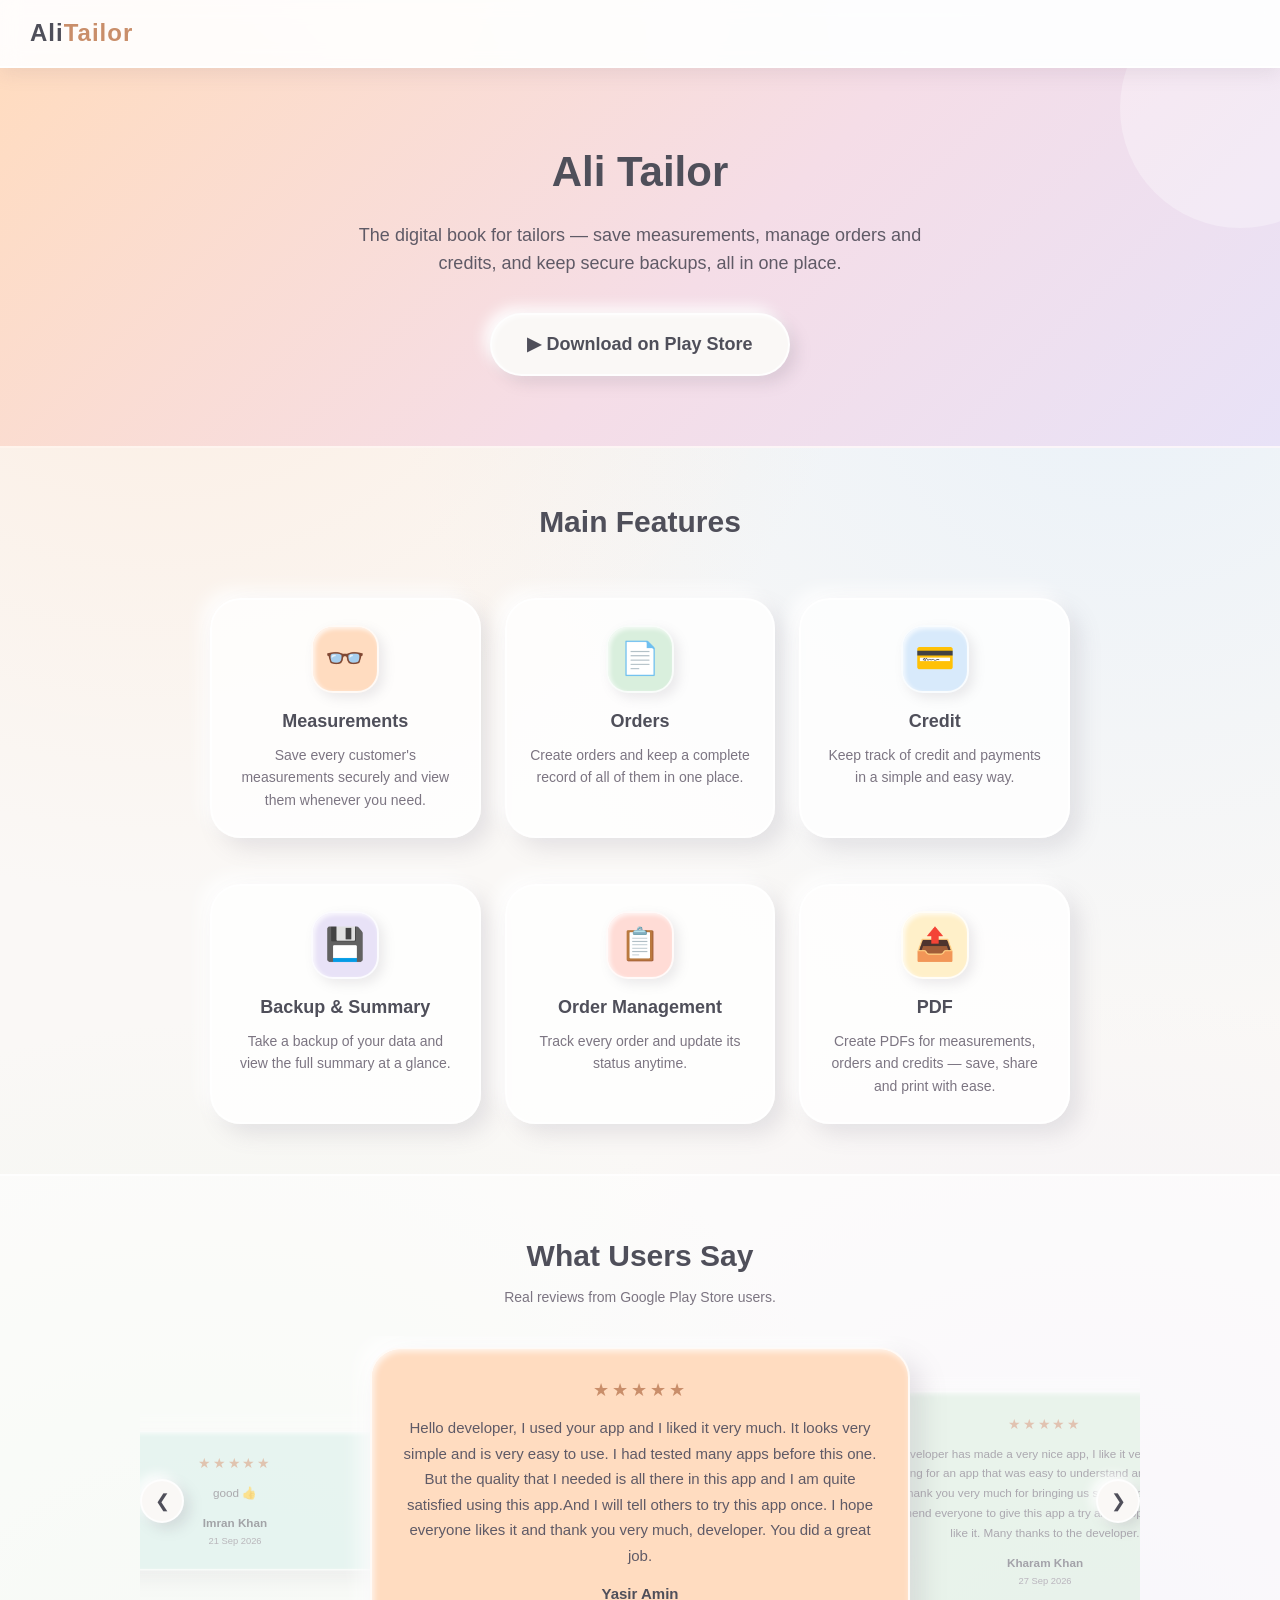
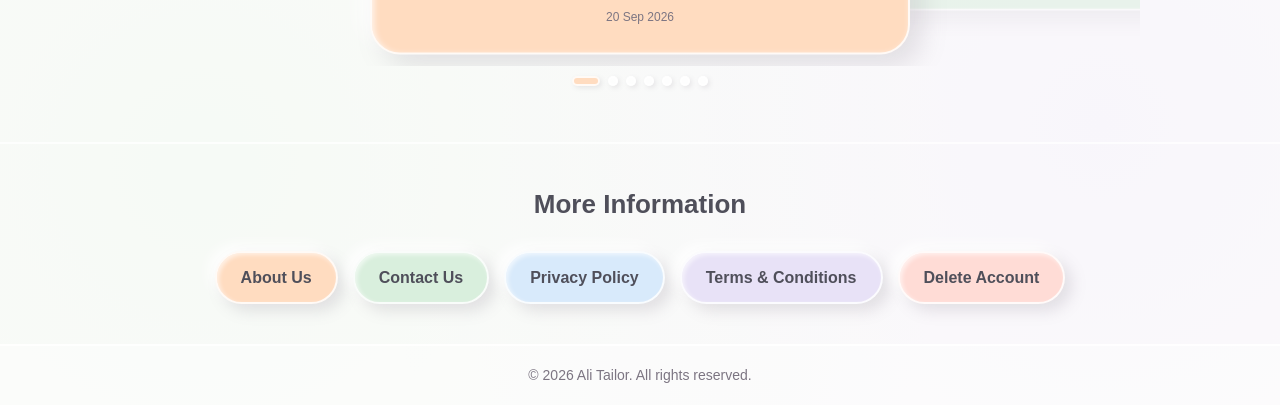
==== index.html @ 6e21bb2e "Add coverflow testimonial slider to home page" ====
<!DOCTYPE html>
<html lang="en">
<head>
    <meta charset="UTF-8">
    <meta name="viewport" content="width=device-width, initial-scale=1.0">
    <title>Ali Tailor — Digital Book for Tailors</title>
    <link rel="icon" type="image/png" href="https://alitailor.top/icon.png">
    <meta name="robots" content="index, follow">
    <link rel="canonical" href="https://alitailor.top/">
<link rel="stylesheet" href="styles.css">
</head>
<body class="page-home">
    <header class="topbar">
        <div class="logo"><a href="https://alitailor.top" style="color:inherit;text-decoration:none;">Ali<span>Tailor</span></a></div>
    </header>

    <section class="hero">
        <h1>Ali Tailor</h1>
        <p>The digital book for tailors — save measurements, manage orders and credits, and keep secure backups, all in one place.</p>
        <a class="download-btn" href="https://play.google.com/store/apps/details?id=com.ali.tailor" target="_blank">&#9654; Download on Play Store</a>
    </section>

    <section class="features">
        <h2>Main Features</h2>
        <div class="cards">
            <div class="card">
                <div class="icon">&#128083;</div>
                <h3>Measurements</h3>
                <p>Save every customer's measurements securely and view them whenever you need.</p>
            </div>
            <div class="card">
                <div class="icon">&#128196;</div>
                <h3>Orders</h3>
                <p>Create orders and keep a complete record of all of them in one place.</p>
            </div>
            <div class="card">
                <div class="icon">&#128179;</div>
                <h3>Credit</h3>
                <p>Keep track of credit and payments in a simple and easy way.</p>
            </div>
            <div class="card">
                <div class="icon">&#128190;</div>
                <h3>Backup &amp; Summary</h3>
                <p>Take a backup of your data and view the full summary at a glance.</p>
            </div>
            <div class="card">
                <div class="icon">&#128203;</div>
                <h3>Order Management</h3>
                <p>Track every order and update its status anytime.</p>
            </div>
            <div class="card">
                <div class="icon">&#128228;</div>
                <h3>PDF</h3>
                <p>Create PDFs for measurements, orders and credits — save, share and print with ease.</p>
            </div>
        </div>
    </section>

    <section class="testimonials" aria-label="User reviews">
        <h2>What Users Say</h2>
        <p class="section-sub">Real reviews from Google Play Store users.</p>

        <div class="review-stage" id="reviewStage" tabindex="0">
            <div class="review-bg" aria-hidden="true"></div>

            <button class="review-arrow review-prev" id="reviewPrev" type="button" aria-label="Previous review">&#10094;</button>

            <div class="review-track" id="reviewTrack"></div>

            <button class="review-arrow review-next" id="reviewNext" type="button" aria-label="Next review">&#10095;</button>
        </div>

        <div class="review-dots" id="reviewDots" aria-label="Choose a review"></div>
    </section>

    <section class="links-section">
        <h2>More Information</h2>
        <div class="links">
            <a href="https://alitailor.top/AboutUs.html">About Us</a>
            <a href="https://alitailor.top/ContactUs.html">Contact Us</a>
            <a href="https://alitailor.top/PrivacyPolicy.html">Privacy Policy</a>
            <a href="https://alitailor.top/Terms&amp;Condition.html">Terms &amp; Conditions</a>
            <a href="https://alitailor.top/DeleteAccount.html">Delete Account</a>
        </div>
    </section>

    <footer class="footer">
        &copy; <span id="year"></span> Ali Tailor. All rights reserved.
    </footer>

    <script src="script.js"></script>
    <script>
        document.getElementById('year').textContent = new Date().getFullYear();
    </script>
</body>
</html>
---- styles.css ----
/* ============================================================
   Ali Tailor — "Calm & Cozy" + Claymorphism theme
   Approved 24 Nov 2026. Shared by every page.
   ============================================================ */

:root {
    /* pastel palette */
    --orange: #FFDCC0;
    --green:  #D9EFDD;
    --blue:   #D8EAFB;
    --purple: #E8E2F7;
    --coral:  #FFDCD6;
    --yellow: #FFF0C9;
    --mint:   #D6EFEA;
    --pink:   #F5DDE7;
    /* neutrals */
    --cream:  #FAF8F6;
    --ink:    #4F4F5A;
    --muted:  #7C7582;
    --line:   #ECE7E2;
    --link:   #8B6B86;
}

* { margin: 0; padding: 0; box-sizing: border-box; }
html { scroll-behavior: smooth; }

body {
    font-family: 'Segoe UI', Tahoma, Geneva, Verdana, sans-serif;
    color: var(--ink);
    line-height: 1.6;
    min-height: 100vh;
    background:
        radial-gradient(circle at 12% 8%,  rgba(255,220,192,.42), transparent 34%),
        radial-gradient(circle at 88% 16%, rgba(216,234,251,.48), transparent 36%),
        radial-gradient(circle at 16% 88%, rgba(217,239,221,.42), transparent 36%),
        radial-gradient(circle at 86% 86%, rgba(232,226,247,.50), transparent 36%),
        var(--cream);
}

/* ---------- the clay recipe ---------- */
.clay {
    background: var(--cream);
    border: 2px solid rgba(255,255,255,.78);
    border-radius: 30px;
    box-shadow:
        10px 10px 22px rgba(120,110,130,.16),
        -9px -9px 20px rgba(255,255,255,.95),
        inset 2px 2px 5px rgba(255,255,255,.70),
        inset -4px -4px 10px rgba(120,110,130,.07);
}

/* no blue tap/focus ring anywhere — soft neutral keyboard ring only */
a:focus, button:focus { outline: none; -webkit-tap-highlight-color: transparent; }
a:focus-visible, button:focus-visible {
    outline: 2px solid rgba(120,110,130,.35);
    outline-offset: 4px;
}

/* ============================================================
   Document pages (About, Contact, Privacy, Terms, Delete)
   ============================================================ */
.page-doc { padding: 24px 16px; }
.page-wrap { max-width: 780px; margin: 0 auto; }

.header-banner {
    position: relative;
    overflow: hidden;
    text-align: center;
    padding: 38px 30px;
    color: var(--ink);
    border: 2px solid rgba(255,255,255,.85);
    border-radius: 30px;
    background: linear-gradient(135deg, var(--orange) 0%, var(--pink) 55%, var(--purple) 100%);
    box-shadow:
        10px 10px 22px rgba(120,110,130,.16),
        -9px -9px 20px rgba(255,255,255,.95),
        inset 2px 2px 6px rgba(255,255,255,.70);
}
.header-banner::before,
.header-banner::after {
    content: "";
    position: absolute;
    border-radius: 50%;
    background: rgba(255,255,255,.35);
}
.header-banner::before { top: -60px; right: -60px; width: 180px; height: 180px; }
.header-banner::after  { bottom: -45px; left: -45px; width: 130px; height: 130px; }

.badge-icon {
    width: 62px; height: 62px;
    margin: 0 auto 16px;
    display: flex; align-items: center; justify-content: center;
    font-size: 30px;
    border: 2px solid rgba(255,255,255,.85);
    border-radius: 20px;
    background: rgba(255,255,255,.62);
    box-shadow: 5px 5px 12px rgba(120,110,130,.14), inset 2px 2px 4px rgba(255,255,255,.8);
}
.header-banner h1 { font-size: 26px; font-weight: 700; letter-spacing: .3px; margin-bottom: 8px; }
.header-banner .subtitle,
.header-banner .effective-date { font-size: 14px; color: #625C69; }

.dates { display: flex; justify-content: center; gap: 10px; flex-wrap: wrap; margin-top: 16px; }
.date-chip, .effective-date {
    display: inline-block;
    padding: 7px 16px;
    border-radius: 999px;
    font-size: 13px; font-weight: 500;
    background: rgba(255,255,255,.62);
    border: 2px solid rgba(255,255,255,.8);
    box-shadow: 4px 4px 10px rgba(120,110,130,.12);
}
.header-banner .effective-date { margin-top: 16px; }

.card {
    margin-top: 22px;
    padding: 26px 28px;
    background: rgba(255,255,255,.74);
    border: 2px solid rgba(255,255,255,.85);
    border-radius: 30px;
    box-shadow:
        10px 10px 22px rgba(120,110,130,.16),
        -8px -8px 18px rgba(255,255,255,.9),
        inset 2px 2px 5px rgba(255,255,255,.7);
}

.intro { font-size: 15.5px; line-height: 1.75; color: #5F5A66; }
.intro strong { color: var(--link); font-weight: 600; }

.section { display: flex; gap: 16px; margin-top: 30px; }
.section:first-of-type { margin-top: 26px; }

.num-badge {
    flex-shrink: 0;
    width: 40px; height: 40px;
    border-radius: 14px;
    display: flex; align-items: center; justify-content: center;
    font-size: 16px; font-weight: 700; color: var(--ink);
    background: var(--orange);
    border: 2px solid rgba(255,255,255,.8);
    box-shadow: 4px 4px 10px rgba(120,110,130,.14), inset 2px 2px 4px rgba(255,255,255,.7);
    margin-top: 2px;
}
.section:nth-of-type(3n+2) .num-badge { background: var(--green); }
.section:nth-of-type(3n+3) .num-badge { background: var(--blue); }
.section:nth-of-type(4n)   .num-badge { background: var(--purple); }

.section-body { flex: 1; }
.section-body h2 { font-size: 18px; font-weight: 700; color: var(--ink); margin-bottom: 10px; }
.section-body p  { font-size: 15px; line-height: 1.75; color: #5F5A66; margin-bottom: 10px; }
.section-body p:last-child { margin-bottom: 0; }

ul.clean-list { list-style: none; margin: 6px 0 4px; }
ul.clean-list li {
    position: relative;
    padding-left: 26px;
    margin-bottom: 8px;
    font-size: 15px; line-height: 1.65; color: #5F5A66;
}
ul.clean-list li::before {
    content: "✓";
    position: absolute; left: 0; top: 0;
    color: #6E9C7F; font-weight: 700; font-size: 14px;
}
ul.clean-list li.sub-list { margin-top: 2px; }
ul.nested { list-style: none; margin-top: 2px; }
ul.nested li { padding-left: 26px; font-size: 14.5px; }
ul.nested li::before { content: "•"; left: 12px; color: #9A8FA8; font-size: 16px; }

.note-box, .contact-box {
    border-left: 4px solid #A9CFB4;
    border-radius: 20px;
    padding: 16px 18px;
    margin: 14px 0 12px;
    background: linear-gradient(135deg, var(--mint), var(--blue));
    border: 2px solid rgba(255,255,255,.7);
    box-shadow: inset 3px 3px 8px rgba(255,255,255,.7);
}
.note-box .note-title { font-size: 14.5px; font-weight: 700; color: var(--ink); margin-bottom: 8px; }
.note-box p, .contact-box p { color: #5F5A66; }
.contact-box { text-align: center; margin: 22px 0 4px; }
.contact-box .label {
    font-size: 13px; color: var(--muted);
    text-transform: uppercase; letter-spacing: 1px; margin-bottom: 6px;
}
.contact-box a { color: var(--link); font-size: 18px; font-weight: 700; text-decoration: none; word-break: break-all; }
.contact-box a:hover { text-decoration: underline; }

.include-exclude { display: grid; grid-template-columns: 1fr 1fr; gap: 14px; margin-top: 12px; }
.data-col {
    padding: 14px 16px;
    border: 2px solid rgba(255,255,255,.85);
    border-radius: 20px;
    background: rgba(255,255,255,.62);
    box-shadow: 5px 5px 12px rgba(120,110,130,.12), inset 2px 2px 4px rgba(255,255,255,.8);
}
.data-col h4 { font-size: 14px; font-weight: 700; margin-bottom: 8px; display: flex; align-items: center; gap: 6px; }
.data-col.included h4 { color: #4F8062; }
.data-col.excluded h4 { color: #B47572; }
ul.mini-list { list-style: none; }
ul.mini-list li {
    position: relative; padding-left: 20px; margin-bottom: 6px;
    font-size: 14px; color: #5F5A66; line-height: 1.55;
}
ul.mini-list li::before {
    content: ""; position: absolute; left: 0; top: 8px;
    width: 8px; height: 8px; border-radius: 50%; background: currentColor;
}

.info-row { display: flex; gap: 14px; margin-bottom: 16px; }
.info-row:last-child { margin-bottom: 0; }
.info-icon {
    flex-shrink: 0; width: 38px; height: 38px;
    display: flex; align-items: center; justify-content: center;
    font-size: 16px;
    border-radius: 14px;
    background: var(--yellow);
    border: 2px solid rgba(255,255,255,.8);
    box-shadow: 4px 4px 10px rgba(120,110,130,.14);
}
.info-text { flex: 1; font-size: 15px; line-height: 1.7; color: #5F5A66; }
.info-text strong { color: var(--ink); }

a.link { color: var(--link); font-weight: 700; text-decoration: none; word-break: break-all; }
a.link:hover { text-decoration: underline; }

/* ---------- clay buttons + press animation ---------- */
.button-group { display: flex; gap: 12px; justify-content: center; margin: 26px 0 4px; flex-wrap: wrap; }
.btn-secondary, .contact-card a, .download-btn, .links-section .links a {
    outline: none;
    -webkit-tap-highlight-color: transparent;
    transition: transform .12s ease, box-shadow .12s ease, background .2s ease;
    box-shadow:
        7px 7px 15px rgba(120,110,130,.18),
        -6px -6px 14px rgba(255,255,255,.95),
        inset 2px 2px 4px rgba(255,255,255,.6);
}
.btn-secondary:active, .contact-card a:active, .download-btn:active, .links-section .links a:active {
    transform: translateY(5px) scale(.98);
    box-shadow:
        2px 2px 5px rgba(120,110,130,.16),
        inset 5px 5px 11px rgba(120,110,130,.18),
        inset -4px -4px 9px rgba(255,255,255,.85);
}
.btn-secondary {
    flex: 1; min-width: 160px;
    padding: 13px 18px;
    text-align: center; text-decoration: none;
    font-weight: 600; font-size: 14px; color: var(--ink);
    background: var(--cream);
    border: 2px solid rgba(255,255,255,.85);
    border-radius: 999px;
}
.btn-secondary:hover { background: var(--green); }

.contact-card {
    margin-top: 22px; padding: 24px 28px;
    text-align: center; color: var(--ink);
    border: 2px solid rgba(255,255,255,.85);
    border-radius: 30px;
    background: linear-gradient(135deg, var(--blue), var(--purple));
    box-shadow: 10px 10px 22px rgba(120,110,130,.16), inset 2px 2px 6px rgba(255,255,255,.7);
}
.contact-card p { font-size: 15px; margin-bottom: 6px; color: #625C69; }
.contact-card h3 { font-size: 19px; font-weight: 700; margin-bottom: 10px; }
.contact-card a {
    display: inline-block; margin-top: 8px;
    padding: 10px 22px;
    background: var(--cream); color: var(--ink);
    border: 2px solid rgba(255,255,255,.85);
    border-radius: 999px;
    font-weight: 700; font-size: 15px; text-decoration: none;
}

/* ============================================================
   Home page
   ============================================================ */
.page-home .topbar {
    position: sticky; top: 0; z-index: 100;
    display: flex; align-items: center; justify-content: space-between;
    padding: 14px 30px;
    background: rgba(255,255,255,.82);
    -webkit-backdrop-filter: blur(10px); backdrop-filter: blur(10px);
    border-bottom: 2px solid rgba(255,255,255,.9);
    box-shadow: 0 6px 18px rgba(120,110,130,.12);
}
.page-home .logo { font-size: 24px; font-weight: 700; letter-spacing: 1px; }
.page-home .logo a { color: var(--ink); text-decoration: none; }
.page-home .logo span { color: #C98E6A; }

.page-home .hero {
    position: relative; overflow: hidden;
    text-align: center; padding: 70px 20px;
    border-bottom: 2px solid rgba(255,255,255,.7);
    background: linear-gradient(135deg, var(--orange), var(--pink) 55%, var(--purple));
}
.page-home .hero::before {
    content: ""; position: absolute;
    top: -80px; right: -80px; width: 240px; height: 240px;
    border-radius: 50%; background: rgba(255,255,255,.3);
}
.page-home .hero h1 { font-size: 42px; margin-bottom: 15px; }
.page-home .hero p { font-size: 18px; max-width: 600px; margin: 0 auto 35px; color: #5F5A66; }
.download-btn {
    display: inline-block;
    padding: 15px 35px;
    background: var(--cream); color: var(--ink);
    border: 2px solid rgba(255,255,255,.9);
    border-radius: 999px;
    font-size: 18px; font-weight: 700; text-decoration: none;
}
.download-btn:hover { background: var(--orange); }

.page-home .features { max-width: 900px; margin: 50px auto; padding: 0 20px; }
.page-home .features h2 { text-align: center; font-size: 30px; margin-bottom: 30px; }
.cards { display: grid; grid-template-columns: repeat(auto-fit, minmax(240px,1fr)); gap: 24px; }
.page-home .card {
    padding: 25px 20px; text-align: center;
    background: rgba(255,255,255,.76);
    border: 2px solid rgba(255,255,255,.85);
    border-radius: 30px;
    box-shadow: 10px 10px 22px rgba(120,110,130,.16), -8px -8px 18px rgba(255,255,255,.9);
    transition: transform .2s ease, box-shadow .2s ease;
}
.page-home .card:hover { transform: translateY(-4px); }
.page-home .card .icon {
    width: 68px; height: 68px; margin: 0 auto 14px;
    display: flex; align-items: center; justify-content: center;
    font-size: 32px;
    border-radius: 22px;
    border: 2px solid rgba(255,255,255,.85);
    box-shadow: 5px 5px 12px rgba(120,110,130,.14), inset 2px 2px 4px rgba(255,255,255,.75);
    background: var(--orange);
}
.page-home .card:nth-child(2) .icon { background: var(--green); }
.page-home .card:nth-child(3) .icon { background: var(--blue); }
.page-home .card:nth-child(4) .icon { background: var(--purple); }
.page-home .card:nth-child(5) .icon { background: var(--coral); }
.page-home .card:nth-child(6) .icon { background: var(--yellow); }
.page-home .card h3 { font-size: 18px; margin-bottom: 8px; }
.page-home .card p { font-size: 14px; color: var(--muted); }

.links-section {
    text-align: center; padding: 40px 20px;
    background: rgba(255,255,255,.55);
    border-top: 2px solid rgba(255,255,255,.8);
}
.links-section h2 { font-size: 26px; margin-bottom: 25px; }
.links-section .links { display: flex; flex-wrap: wrap; justify-content: center; gap: 15px; }
.links-section .links a {
    padding: 12px 24px;
    color: var(--ink); font-weight: 600; text-decoration: none;
    background: var(--cream);
    border: 2px solid rgba(255,255,255,.85);
    border-radius: 999px;
}
.links-section .links a:nth-child(1) { background: var(--orange); }
.links-section .links a:nth-child(2) { background: var(--green); }
.links-section .links a:nth-child(3) { background: var(--blue); }
.links-section .links a:nth-child(4) { background: var(--purple); }
.links-section .links a:nth-child(5) { background: var(--coral); }
.links-section .links a:hover { background: var(--pink); }

.page-home .footer {
    text-align: center; padding: 18px 20px;
    font-size: 14px; color: var(--muted);
    background: rgba(255,255,255,.7);
    border-top: 2px solid rgba(255,255,255,.9);
}

/* ---------- responsive ---------- */
@media (max-width: 600px) {
    .page-home .hero h1 { font-size: 30px; }
    .page-home .hero { padding: 50px 18px; }
    .page-home .topbar { flex-direction: column; gap: 6px; text-align: center; }
    .page-doc { padding: 18px 12px; }
    .header-banner { padding: 30px 20px; }
    .card { padding: 20px 18px; }
    .include-exclude { grid-template-columns: 1fr; }
}

/* ============================================================
   Testimonials — coverflow review slider
   ============================================================ */
.testimonials {
    text-align: center;
    padding: 56px 20px;
    background: rgba(255,255,255,.48);
    border-top: 2px solid rgba(255,255,255,.85);
}
.testimonials h2 { font-size: 30px; margin-bottom: 6px; }
.testimonials .section-sub { font-size: 14px; color: var(--muted); margin-bottom: 28px; }

.review-stage {
    position: relative;
    max-width: 1000px;
    height: 330px;
    margin: 0 auto;
    overflow: hidden;
}

/* faint, blurred stack behind the centre card */
.review-bg { position: absolute; inset: 0; pointer-events: none; }
.review-bg::before, .review-bg::after {
    content: "";
    position: absolute;
    left: 50%; top: 50%;
    width: min(520px, 78vw); height: 185px;
    border-radius: 28px;
    filter: blur(12px);
}
.review-bg::before {
    transform: translate(-50%, -52%) scale(.98);
    background: rgba(216,234,251,.42);
}
.review-bg::after {
    transform: translate(-50%, -45%) scale(.88) rotate(-3deg);
    background: rgba(232,226,247,.42);
}

.review-track { position: absolute; inset: 0; }

.review-card {
    position: absolute;
    left: 50%; top: 50%;
    width: min(540px, 82vw);
    padding: 26px 30px;
    text-align: center;
    cursor: pointer;
    background: var(--card-color, var(--cream));
    border: 2px solid rgba(255,255,255,.85);
    border-radius: 30px;
    box-shadow:
        12px 12px 26px rgba(120,110,130,.18),
        -9px -9px 20px rgba(255,255,255,.95),
        inset 2px 2px 6px rgba(255,255,255,.75);
    transition: transform .45s cubic-bezier(.22,.61,.36,1), opacity .45s ease, filter .45s ease;
}
.review-card.is-center {
    transform: translate(-50%, -50%) scale(1);
    opacity: 1; filter: none; z-index: 30;
}
.review-card.is-left {
    transform: translate(-125%, -50%) scale(.78);
    opacity: .5; filter: blur(1px); z-index: 20;
}
.review-card.is-right {
    transform: translate(25%, -50%) scale(.78);
    opacity: .5; filter: blur(1px); z-index: 20;
}
.review-card.is-far-left {
    transform: translate(-175%, -50%) scale(.58);
    opacity: .22; filter: blur(2px); z-index: 10;
}
.review-card.is-far-right {
    transform: translate(75%, -50%) scale(.58);
    opacity: .22; filter: blur(2px); z-index: 10;
}
.review-card.is-bg {
    transform: translate(-50%, -47%) scale(.9);
    opacity: .12; filter: blur(3px); z-index: 1;
}

.review-stars {
    color: #C98E6A;
    font-size: 18px;
    letter-spacing: 3px;
    margin-bottom: 10px;
}
.review-text { font-size: 15px; line-height: 1.7; color: #5F5A66; }
.review-meta { margin-top: 14px; display: flex; flex-direction: column; gap: 2px; }
.review-meta strong { font-size: 15px; color: var(--ink); }
.review-meta span { font-size: 12px; color: var(--muted); }

.review-arrow {
    position: absolute; top: 50%;
    transform: translateY(-50%);
    z-index: 40;
    width: 44px; height: 44px;
    border: 2px solid rgba(255,255,255,.85);
    border-radius: 999px;
    background: var(--cream);
    color: var(--ink);
    font-size: 18px;
    cursor: pointer;
    outline: none;
    -webkit-tap-highlight-color: transparent;
    box-shadow: 6px 6px 14px rgba(120,110,130,.18), -5px -5px 12px rgba(255,255,255,.95);
    transition: transform .12s ease, box-shadow .12s ease, background .2s ease;
}
.review-arrow:hover { background: var(--orange); }
.review-arrow:active {
    transform: translateY(calc(-50% + 4px)) scale(.96);
    box-shadow: inset 4px 4px 9px rgba(120,110,130,.18), inset -3px -3px 7px rgba(255,255,255,.85);
}
.review-prev { left: 0; }
.review-next { right: 0; }

.review-dots { display: flex; justify-content: center; gap: 8px; margin-top: 10px; }
.review-dot {
    width: 10px; height: 10px;
    padding: 0;
    border: 2px solid rgba(255,255,255,.85);
    border-radius: 999px;
    background: rgba(255,255,255,.75);
    cursor: pointer;
    box-shadow: 2px 2px 5px rgba(120,110,130,.14);
    transition: width .2s ease, background .2s ease;
}
.review-dot.is-active { width: 28px; background: var(--orange); }

@media (max-width: 600px) {
    .review-stage { height: 370px; }
    .review-card { padding: 22px 18px; }
    .review-text { font-size: 14px; }
    .review-arrow { width: 38px; height: 38px; }
    .review-prev { left: -4px; }
    .review-next { right: -4px; }
}

@media (prefers-reduced-motion: reduce) {
    .review-card { transition: none; }
}
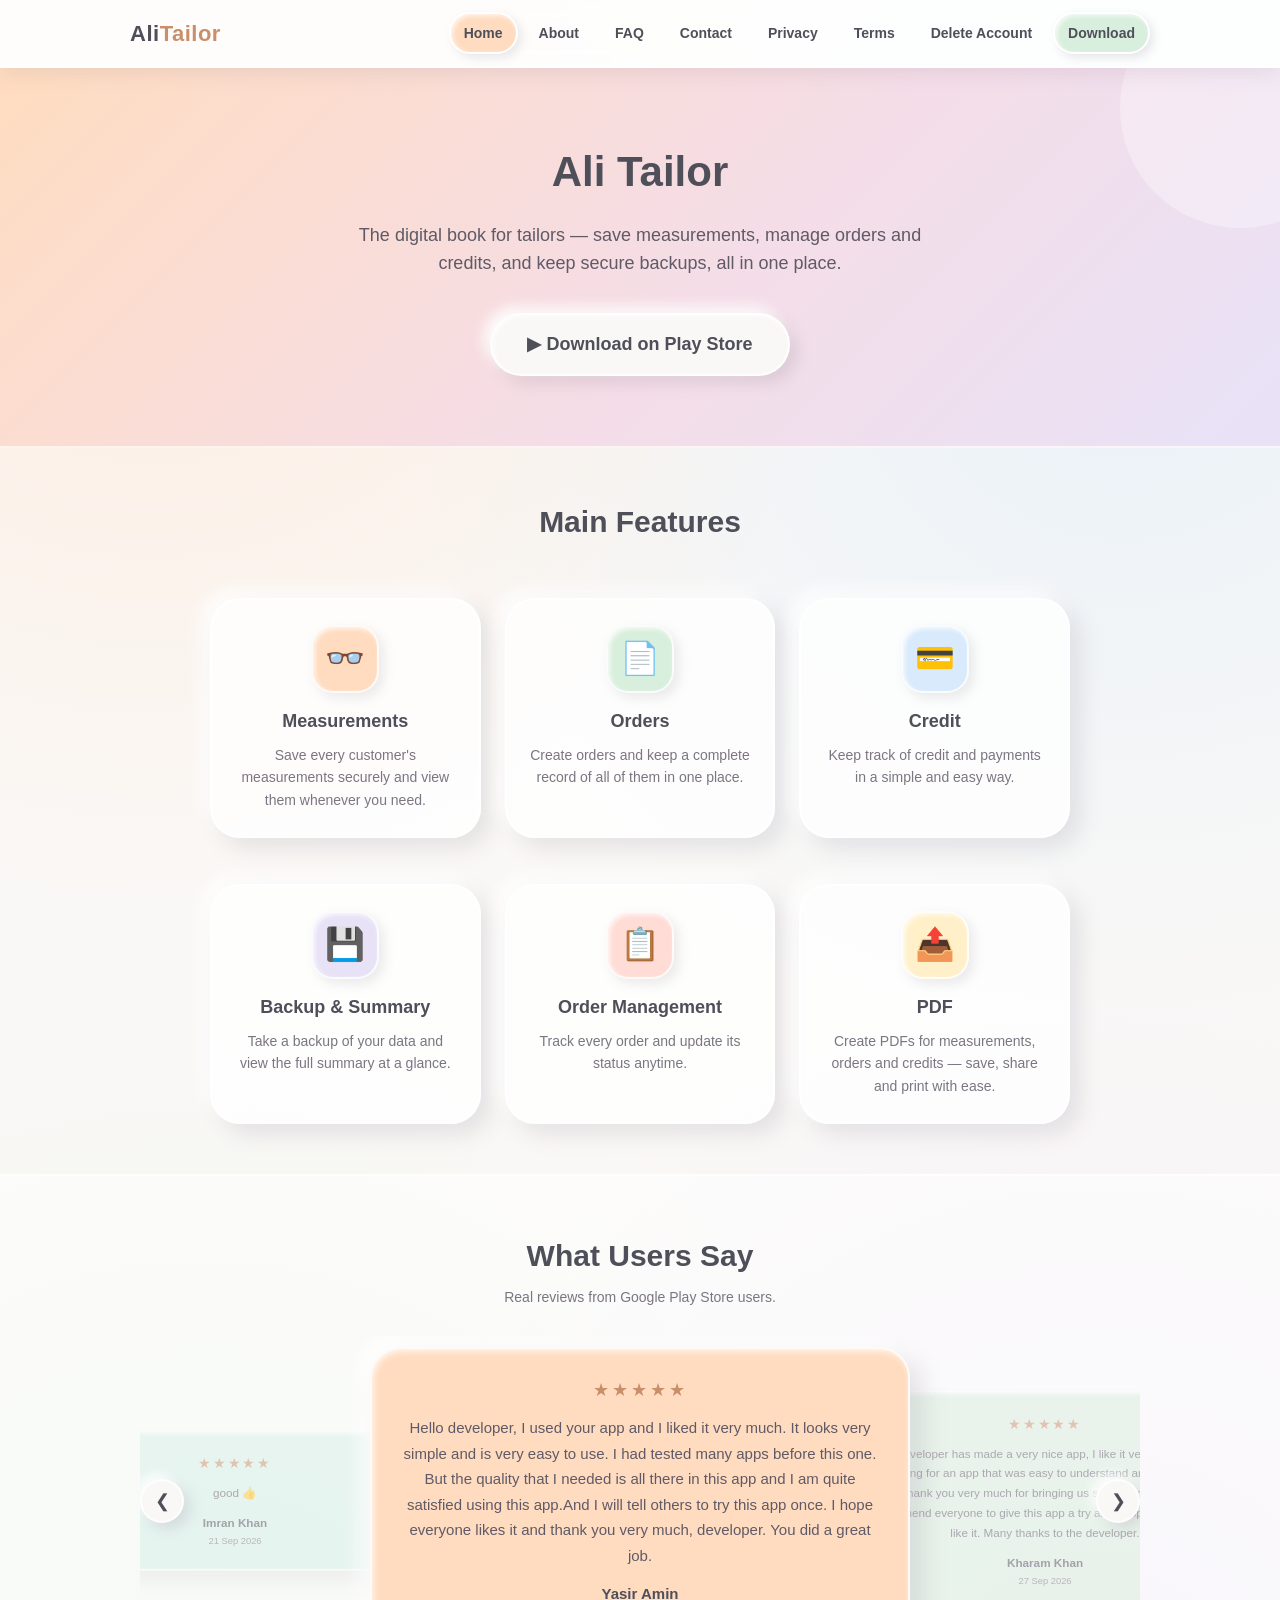
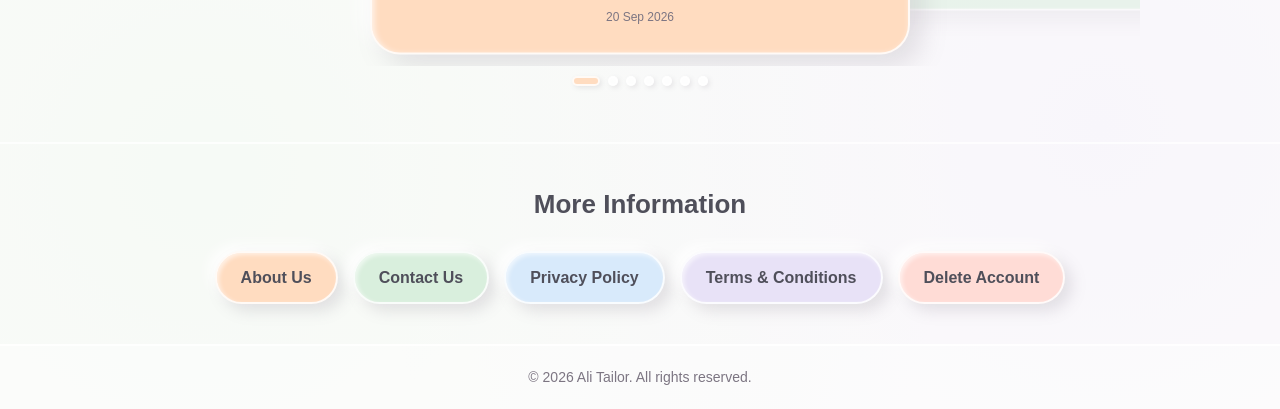
==== commit 234a488d: "Add FAQ page, shared navigation, sticky CTA, back-to-top and SEO metadata" ====
--- a/index.html
+++ b/index.html
@@ -8,11 +8,37 @@
     <meta name="robots" content="index, follow">
     <link rel="canonical" href="https://alitailor.top/">
 <link rel="stylesheet" href="styles.css">
+    <meta property="og:type" content="website">
+    <meta property="og:site_name" content="Ali Tailor">
+    <meta property="og:title" content="Ali Tailor — Digital Book for Tailors">
+    <meta property="og:description" content="Save measurements, manage orders and credits, and keep secure backups — all in one simple app for tailors.">
+    <meta property="og:url" content="https://alitailor.top/">
+    <meta property="og:image" content="https://alitailor.top/icon.png">
+    <meta name="twitter:card" content="summary_large_image">
+    <meta name="twitter:title" content="Ali Tailor — Digital Book for Tailors">
+    <meta name="twitter:description" content="Save measurements, manage orders and credits, and keep secure backups — all in one simple app for tailors.">
+    <script type="application/ld+json">{"@context": "https://schema.org", "@type": "SoftwareApplication", "name": "Ali Tailor", "applicationCategory": "BusinessApplication", "operatingSystem": "Android", "description": "Digital book for tailors — measurements, orders, credits, backups and PDFs.", "url": "https://play.google.com/store/apps/details?id=com.ali.tailor", "offers": {"@type": "Offer", "price": "0", "priceCurrency": "USD"}}</script>
 </head>
 <body class="page-home">
-    <header class="topbar">
-        <div class="logo"><a href="https://alitailor.top" style="color:inherit;text-decoration:none;">Ali<span>Tailor</span></a></div>
-    </header>
+<header class="site-header">
+    <div class="nav-wrap">
+        <a class="brand" href="https://alitailor.top/">Ali<span>Tailor</span></a>
+        <button class="nav-toggle" id="navToggle" type="button" aria-label="Open menu" aria-expanded="false" aria-controls="siteNav">
+            <span></span><span></span><span></span>
+        </button>
+        <nav class="site-nav" id="siteNav" aria-label="Main navigation">
+            <a href="https://alitailor.top/">Home</a>
+            <a href="https://alitailor.top/AboutUs.html">About</a>
+            <a href="https://alitailor.top/FAQ.html">FAQ</a>
+            <a href="https://alitailor.top/ContactUs.html">Contact</a>
+            <a href="https://alitailor.top/PrivacyPolicy.html">Privacy</a>
+            <a href="https://alitailor.top/Terms&amp;Condition.html">Terms</a>
+            <a href="https://alitailor.top/DeleteAccount.html">Delete Account</a>
+            <a class="nav-download" href="https://play.google.com/store/apps/details?id=com.ali.tailor" target="_blank" rel="noopener">Download</a>
+        </nav>
+    </div>
+</header>
+
 
     <section class="hero">
         <h1>Ali Tailor</h1>
@@ -84,13 +110,9 @@
         </div>
     </section>
 
-    <footer class="footer">
-        &copy; <span id="year"></span> Ali Tailor. All rights reserved.
-    </footer>
-
-    <script src="script.js"></script>
-    <script>
-        document.getElementById('year').textContent = new Date().getFullYear();
-    </script>
+    <a class="sticky-cta" href="https://play.google.com/store/apps/details?id=com.ali.tailor" target="_blank" rel="noopener">&#9654; Download</a>
+<button class="back-to-top" id="backToTop" type="button" aria-label="Back to top">&#8593;</button>
+<footer class="site-footer">&copy; <span class="year"></span> Ali Tailor. All rights reserved.</footer>
+<script src="script.js"></script>
 </body>
 </html>
--- a/styles.css
+++ b/styles.css
@@ -521,3 +521,129 @@
 @media (prefers-reduced-motion: reduce) {
     .review-card { transition: none; }
 }
+
+/* ============================================================
+   Site-wide navigation, footer, sticky CTA, back-to-top
+   ============================================================ */
+.site-header {
+    position: sticky; top: 0; z-index: 100;
+    background: rgba(255,255,255,.85);
+    -webkit-backdrop-filter: blur(10px); backdrop-filter: blur(10px);
+    border-bottom: 2px solid rgba(255,255,255,.9);
+    box-shadow: 0 6px 18px rgba(120,110,130,.12);
+}
+.nav-wrap {
+    position: relative;
+    max-width: 1060px; margin: 0 auto;
+    padding: 12px 20px;
+    display: flex; align-items: center; justify-content: space-between; gap: 14px;
+}
+.brand { font-size: 22px; font-weight: 700; letter-spacing: .5px; color: var(--ink); text-decoration: none; white-space: nowrap; }
+.brand span { color: #C98E6A; }
+
+.site-nav { display: flex; align-items: center; gap: 6px; flex-wrap: wrap; }
+.site-nav a {
+    padding: 8px 13px;
+    font-size: 14px; font-weight: 600; color: var(--ink); text-decoration: none;
+    border: 2px solid transparent; border-radius: 999px;
+    outline: none; -webkit-tap-highlight-color: transparent;
+    transition: background .2s ease, box-shadow .2s ease, transform .12s ease;
+}
+.site-nav a:hover { background: rgba(255,255,255,.75); border-color: #fff; box-shadow: 3px 3px 8px rgba(120,110,130,.14); }
+.site-nav a:active { transform: translateY(3px) scale(.98); box-shadow: inset 4px 4px 9px rgba(120,110,130,.18); }
+.site-nav a.is-active {
+    background: var(--orange); border-color: #fff;
+    box-shadow: 4px 4px 10px rgba(120,110,130,.16), inset 2px 2px 4px rgba(255,255,255,.7);
+}
+.site-nav a.nav-download {
+    background: var(--green); border-color: #fff;
+    box-shadow: 4px 4px 10px rgba(120,110,130,.16), inset 2px 2px 4px rgba(255,255,255,.7);
+}
+.site-nav a:focus-visible { outline: 2px solid rgba(120,110,130,.35); outline-offset: 3px; }
+
+.nav-toggle {
+    display: none;
+    width: 44px; height: 44px;
+    flex-direction: column; align-items: center; justify-content: center; gap: 5px;
+    border: 2px solid rgba(255,255,255,.85); border-radius: 16px;
+    background: var(--cream); cursor: pointer;
+    outline: none; -webkit-tap-highlight-color: transparent;
+    box-shadow: 5px 5px 12px rgba(120,110,130,.14);
+}
+.nav-toggle span { display: block; width: 20px; height: 2px; border-radius: 2px; background: var(--ink); }
+.nav-toggle:active { transform: translateY(3px) scale(.97); box-shadow: inset 4px 4px 8px rgba(120,110,130,.18); }
+.nav-toggle:focus-visible { outline: 2px solid rgba(120,110,130,.35); outline-offset: 3px; }
+
+@media (max-width: 900px) {
+    .nav-wrap { flex-wrap: wrap; }
+    .nav-toggle { display: flex; }
+    .site-nav {
+        display: none;
+        position: absolute; top: 100%; left: 0; right: 0;
+        flex-direction: column; align-items: stretch; gap: 6px;
+        padding: 16px;
+        background: rgba(255,255,255,.96);
+        border: 2px solid #fff; border-radius: 24px;
+        box-shadow: 10px 10px 24px rgba(120,110,130,.18);
+        -webkit-backdrop-filter: blur(10px); backdrop-filter: blur(10px);
+    }
+    .site-nav.is-open { display: flex; }
+    .site-nav a { text-align: center; }
+}
+
+.site-footer {
+    text-align: center; padding: 20px;
+    font-size: 14px; color: var(--muted);
+    background: rgba(255,255,255,.7);
+    border-top: 2px solid rgba(255,255,255,.9);
+}
+
+.sticky-cta {
+    display: none;
+    position: fixed; right: 16px; bottom: 16px; z-index: 90;
+    padding: 12px 20px;
+    font-size: 14px; font-weight: 700; color: var(--ink); text-decoration: none;
+    background: var(--orange); border: 2px solid rgba(255,255,255,.9); border-radius: 999px;
+    box-shadow: 7px 7px 15px rgba(120,110,130,.2);
+    outline: none; -webkit-tap-highlight-color: transparent;
+}
+.sticky-cta:active { transform: translateY(4px) scale(.98); box-shadow: inset 4px 4px 9px rgba(120,110,130,.18); }
+
+.back-to-top {
+    display: none;
+    position: fixed; left: 16px; bottom: 16px; z-index: 90;
+    width: 44px; height: 44px;
+    font-size: 18px; color: var(--ink);
+    background: var(--cream); border: 2px solid rgba(255,255,255,.9); border-radius: 999px;
+    cursor: pointer; outline: none; -webkit-tap-highlight-color: transparent;
+    box-shadow: 6px 6px 14px rgba(120,110,130,.18);
+    transition: opacity .2s ease, transform .12s ease;
+}
+.back-to-top.is-visible { display: block; }
+.back-to-top:active { transform: translateY(3px) scale(.96); box-shadow: inset 4px 4px 8px rgba(120,110,130,.18); }
+@media (max-width: 600px) { .sticky-cta { display: inline-block; } }
+
+/* ============================================================
+   FAQ accordion
+   ============================================================ */
+.faq-list { display: flex; flex-direction: column; gap: 12px; margin-top: 22px; text-align: left; }
+.faq-item {
+    border: 2px solid rgba(255,255,255,.85); border-radius: 22px;
+    background: rgba(255,255,255,.6);
+    box-shadow: 5px 5px 12px rgba(120,110,130,.12), inset 2px 2px 4px rgba(255,255,255,.8);
+    overflow: hidden;
+}
+.faq-item:nth-child(3n+2) { background: rgba(216,234,251,.45); }
+.faq-item:nth-child(3n+3) { background: rgba(217,239,221,.45); }
+.faq-item summary {
+    padding: 16px 20px;
+    font-size: 15px; font-weight: 700; color: var(--ink);
+    cursor: pointer; list-style: none;
+    outline: none; -webkit-tap-highlight-color: transparent;
+}
+.faq-item summary::-webkit-details-marker { display: none; }
+.faq-item summary::after { content: "+"; float: right; font-size: 18px; color: #9A8FA8; }
+.faq-item[open] summary::after { content: "−"; }
+.faq-item summary:focus-visible { outline: 2px solid rgba(120,110,130,.35); outline-offset: -4px; border-radius: 20px; }
+.faq-answer { padding: 0 20px 18px; }
+.faq-answer p { font-size: 15px; line-height: 1.7; color: #5F5A66; }
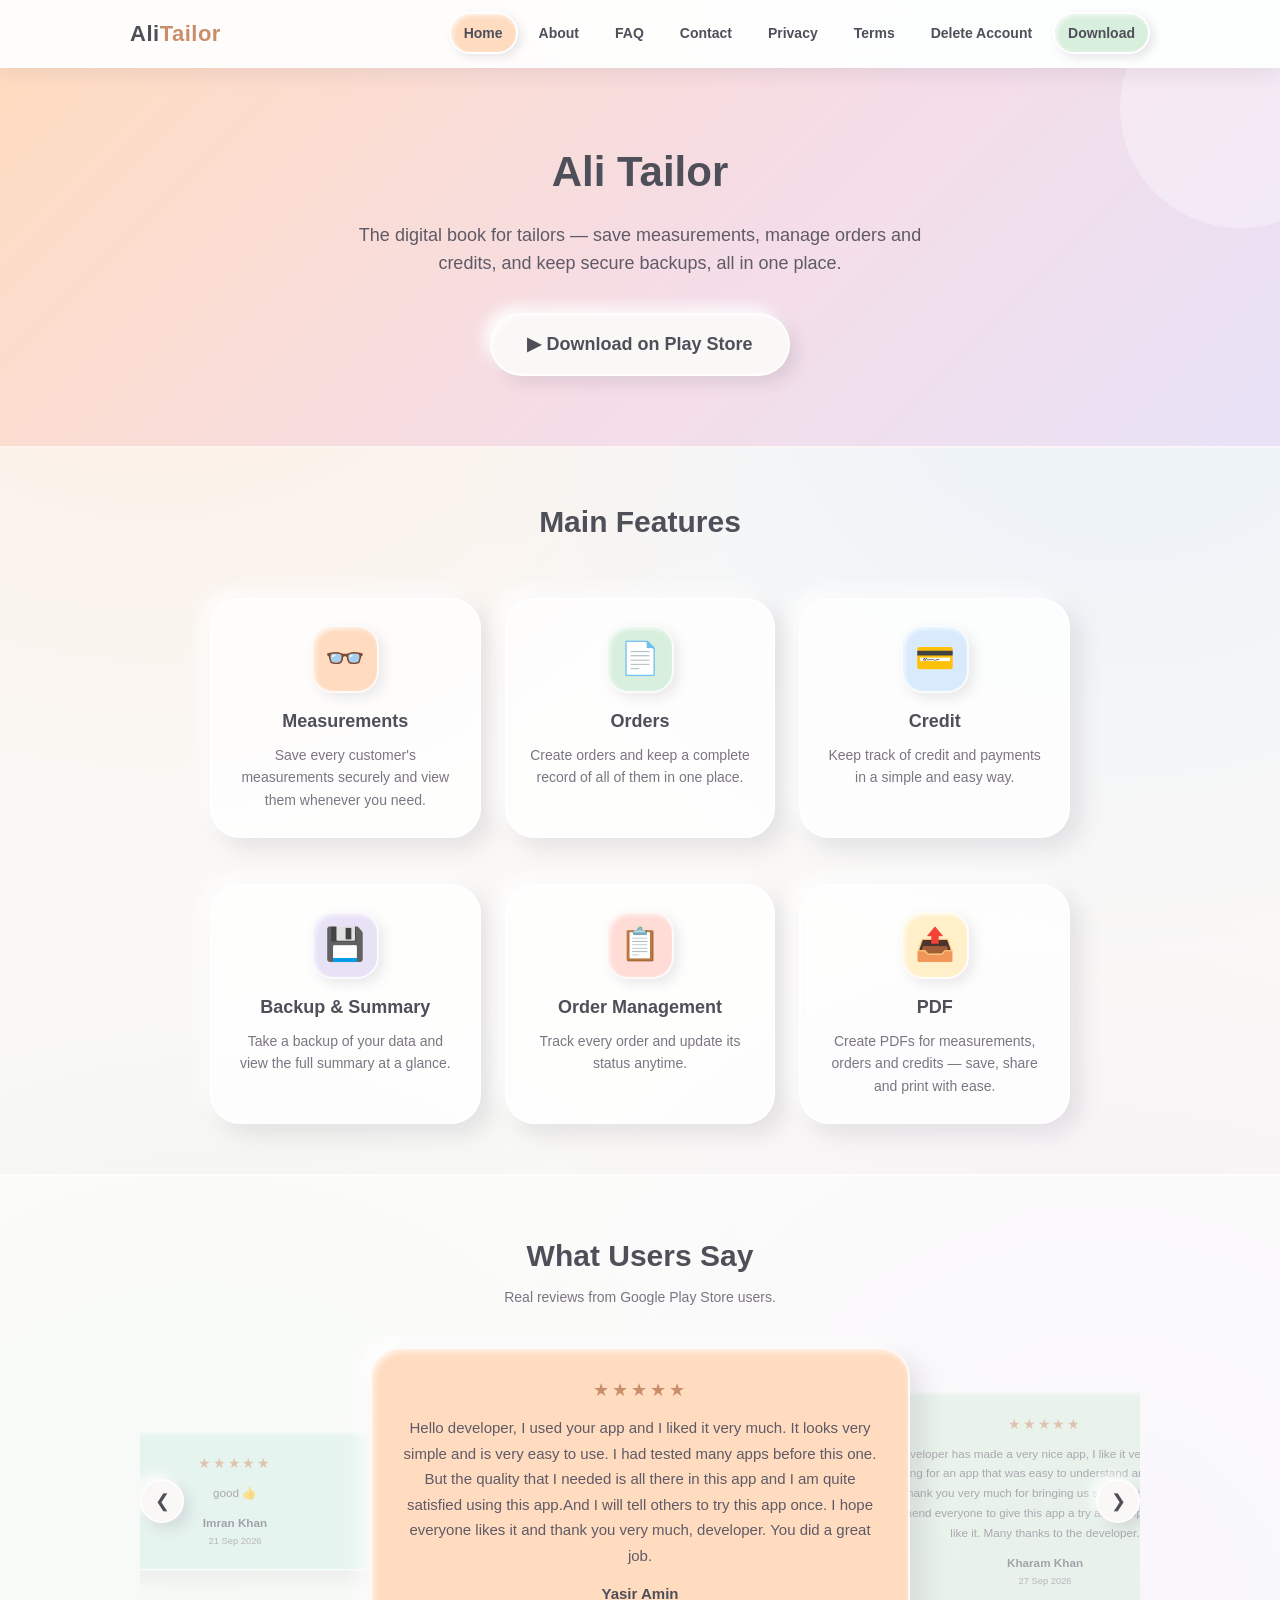
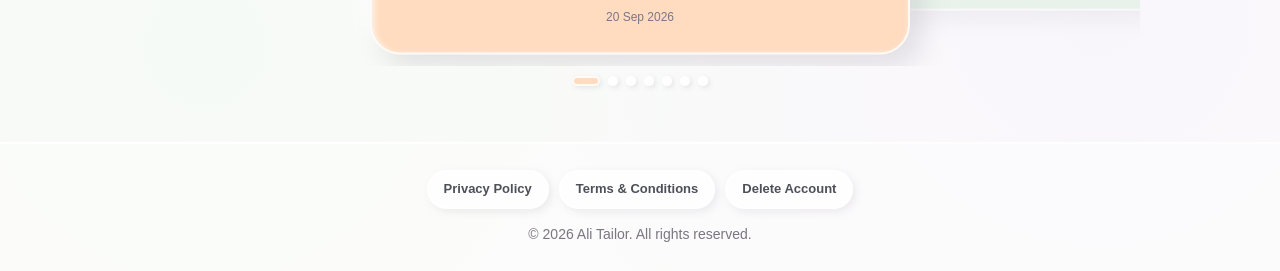
==== commit aa00fe3e: "Remove duplicate links and tidy footer navigation" ====
--- a/index.html
+++ b/index.html
@@ -99,20 +99,18 @@
         <div class="review-dots" id="reviewDots" aria-label="Choose a review"></div>
     </section>
 
-    <section class="links-section">
-        <h2>More Information</h2>
-        <div class="links">
-            <a href="https://alitailor.top/AboutUs.html">About Us</a>
-            <a href="https://alitailor.top/ContactUs.html">Contact Us</a>
-            <a href="https://alitailor.top/PrivacyPolicy.html">Privacy Policy</a>
-            <a href="https://alitailor.top/Terms&amp;Condition.html">Terms &amp; Conditions</a>
-            <a href="https://alitailor.top/DeleteAccount.html">Delete Account</a>
-        </div>
-    </section>
+
 
     <a class="sticky-cta" href="https://play.google.com/store/apps/details?id=com.ali.tailor" target="_blank" rel="noopener">&#9654; Download</a>
 <button class="back-to-top" id="backToTop" type="button" aria-label="Back to top">&#8593;</button>
-<footer class="site-footer">&copy; <span class="year"></span> Ali Tailor. All rights reserved.</footer>
+<footer class="site-footer">
+    <div class="footer-links">
+        <a href="https://alitailor.top/PrivacyPolicy.html">Privacy Policy</a>
+        <a href="https://alitailor.top/Terms&amp;Condition.html">Terms &amp; Conditions</a>
+        <a href="https://alitailor.top/DeleteAccount.html">Delete Account</a>
+    </div>
+    <p>&copy; <span class="year"></span> Ali Tailor. All rights reserved.</p>
+</footer>
 <script src="script.js"></script>
 </body>
 </html>
--- a/styles.css
+++ b/styles.css
@@ -589,14 +589,30 @@
     }
     .site-nav.is-open { display: flex; }
     .site-nav a { text-align: center; }
+    /* mobile already has the floating download button — avoid a duplicate */
+    .site-nav .nav-download { display: none; }
 }
 
 .site-footer {
-    text-align: center; padding: 20px;
+    text-align: center; padding: 26px 20px;
     font-size: 14px; color: var(--muted);
     background: rgba(255,255,255,.7);
     border-top: 2px solid rgba(255,255,255,.9);
 }
+.footer-links { display: flex; flex-wrap: wrap; justify-content: center; gap: 10px; margin-bottom: 14px; }
+.footer-links a {
+    padding: 7px 15px;
+    font-size: 13px; font-weight: 600; color: var(--ink); text-decoration: none;
+    background: rgba(255,255,255,.7);
+    border: 2px solid rgba(255,255,255,.85);
+    border-radius: 999px;
+    box-shadow: 3px 3px 8px rgba(120,110,130,.12);
+    outline: none; -webkit-tap-highlight-color: transparent;
+    transition: transform .12s ease, box-shadow .12s ease, background .2s ease;
+}
+.footer-links a:hover { background: var(--cream); }
+.footer-links a:active { transform: translateY(3px) scale(.98); box-shadow: inset 3px 3px 7px rgba(120,110,130,.16); }
+.footer-links a:focus-visible { outline: 2px solid rgba(120,110,130,.35); outline-offset: 3px; }
 
 .sticky-cta {
     display: none;
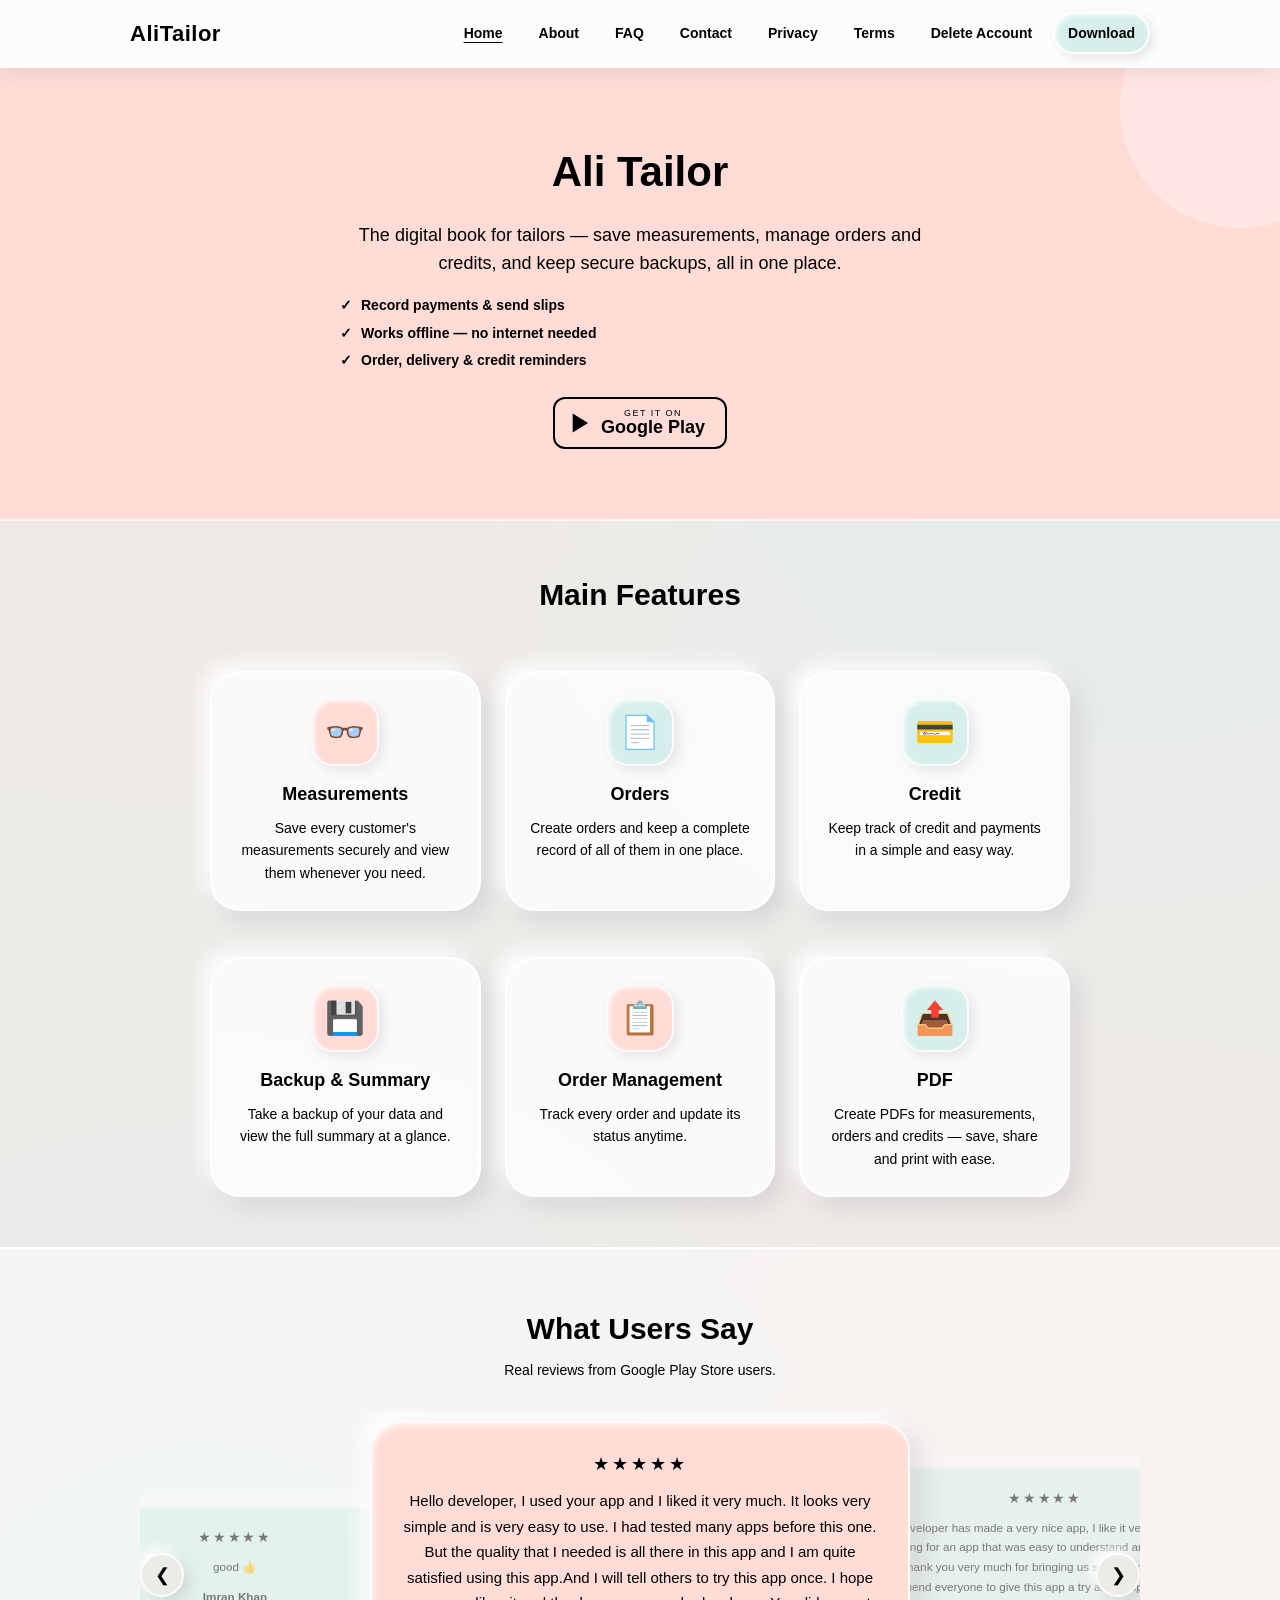
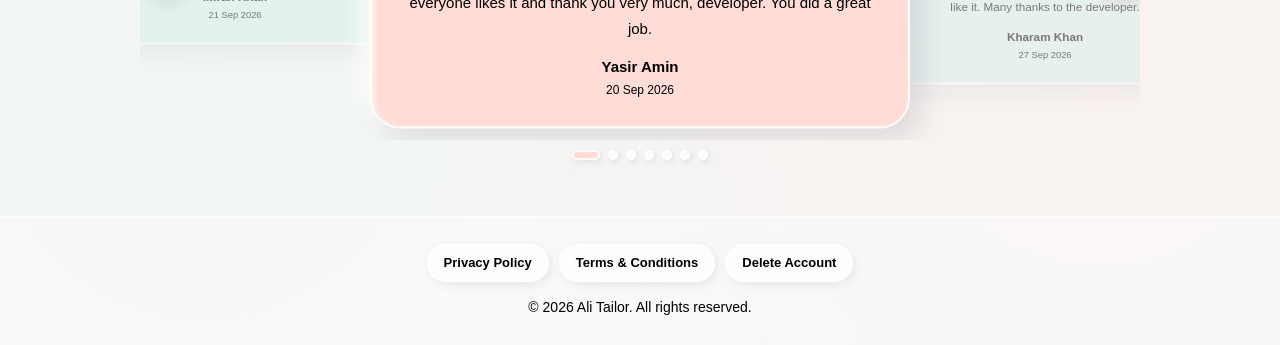
==== commit 8d50fdbf: "Apply approved 3-colour scheme and hero details to site" ====
--- a/index.html
+++ b/index.html
@@ -43,7 +43,17 @@
     <section class="hero">
         <h1>Ali Tailor</h1>
         <p>The digital book for tailors — save measurements, manage orders and credits, and keep secure backups, all in one place.</p>
-        <a class="download-btn" href="https://play.google.com/store/apps/details?id=com.ali.tailor" target="_blank">&#9654; Download on Play Store</a>
+
+        <div class="hero-points">
+            <span class="hero-point">Record payments &amp; send slips</span>
+            <span class="hero-point">Works offline — no internet needed</span>
+            <span class="hero-point">Order, delivery &amp; credit reminders</span>
+        </div>
+
+        <a class="play-badge" href="https://play.google.com/store/apps/details?id=com.ali.tailor" target="_blank" rel="noopener">
+            <svg viewBox="0 0 120 128" aria-hidden="true"><path d="M20 12 L20 116 L104 64 Z" fill="#000000"/></svg>
+            <span><small>GET IT ON</small><b>Google Play</b></span>
+        </a>
     </section>
 
     <section class="features">
--- a/styles.css
+++ b/styles.css
@@ -4,21 +4,21 @@
    ============================================================ */
 
 :root {
-    /* pastel palette */
-    --orange: #FFDCC0;
-    --green:  #D9EFDD;
-    --blue:   #D8EAFB;
-    --purple: #E8E2F7;
+    /* only 3 theme colours + black text */
+    --orange: #FFDCD6;  /* pastel coral */
+    --green:  #D6EFEA;  /* soft mint */
+    --blue:   #D6EFEA;
+    --purple: #FFDCD6;
     --coral:  #FFDCD6;
-    --yellow: #FFF0C9;
+    --yellow: #D6EFEA;
     --mint:   #D6EFEA;
-    --pink:   #F5DDE7;
+    --pink:   #FFDCD6;
     /* neutrals */
-    --cream:  #FAF8F6;
-    --ink:    #4F4F5A;
-    --muted:  #7C7582;
-    --line:   #ECE7E2;
-    --link:   #8B6B86;
+    --cream:  #ECEBE8;  /* light grey background */
+    --ink:    #000000;
+    --muted:  #000000;
+    --line:   #ECEBE8;
+    --link:   #000000;
 }
 
 * { margin: 0; padding: 0; box-sizing: border-box; }
@@ -30,10 +30,10 @@
     line-height: 1.6;
     min-height: 100vh;
     background:
-        radial-gradient(circle at 12% 8%,  rgba(255,220,192,.42), transparent 34%),
-        radial-gradient(circle at 88% 16%, rgba(216,234,251,.48), transparent 36%),
-        radial-gradient(circle at 16% 88%, rgba(217,239,221,.42), transparent 36%),
-        radial-gradient(circle at 86% 86%, rgba(232,226,247,.50), transparent 36%),
+        radial-gradient(circle at 12% 8%,  rgba(255,220,214,.38), transparent 34%),
+        radial-gradient(circle at 88% 16%, rgba(214,239,234,.42), transparent 36%),
+        radial-gradient(circle at 16% 88%, rgba(214,239,234,.38), transparent 36%),
+        radial-gradient(circle at 86% 86%, rgba(255,220,214,.32), transparent 36%),
         var(--cream);
 }
 
@@ -98,7 +98,7 @@
 }
 .header-banner h1 { font-size: 26px; font-weight: 700; letter-spacing: .3px; margin-bottom: 8px; }
 .header-banner .subtitle,
-.header-banner .effective-date { font-size: 14px; color: #625C69; }
+.header-banner .effective-date { font-size: 14px; color: #000000; }
 
 .dates { display: flex; justify-content: center; gap: 10px; flex-wrap: wrap; margin-top: 16px; }
 .date-chip, .effective-date {
@@ -124,7 +124,7 @@
         inset 2px 2px 5px rgba(255,255,255,.7);
 }
 
-.intro { font-size: 15.5px; line-height: 1.75; color: #5F5A66; }
+.intro { font-size: 15.5px; line-height: 1.75; color: #000000; }
 .intro strong { color: var(--link); font-weight: 600; }
 
 .section { display: flex; gap: 16px; margin-top: 30px; }
@@ -147,7 +147,7 @@
 
 .section-body { flex: 1; }
 .section-body h2 { font-size: 18px; font-weight: 700; color: var(--ink); margin-bottom: 10px; }
-.section-body p  { font-size: 15px; line-height: 1.75; color: #5F5A66; margin-bottom: 10px; }
+.section-body p  { font-size: 15px; line-height: 1.75; color: #000000; margin-bottom: 10px; }
 .section-body p:last-child { margin-bottom: 0; }
 
 ul.clean-list { list-style: none; margin: 6px 0 4px; }
@@ -155,20 +155,20 @@
     position: relative;
     padding-left: 26px;
     margin-bottom: 8px;
-    font-size: 15px; line-height: 1.65; color: #5F5A66;
+    font-size: 15px; line-height: 1.65; color: #000000;
 }
 ul.clean-list li::before {
     content: "✓";
     position: absolute; left: 0; top: 0;
-    color: #6E9C7F; font-weight: 700; font-size: 14px;
+    color: #000000; font-weight: 700; font-size: 14px;
 }
 ul.clean-list li.sub-list { margin-top: 2px; }
 ul.nested { list-style: none; margin-top: 2px; }
 ul.nested li { padding-left: 26px; font-size: 14.5px; }
-ul.nested li::before { content: "•"; left: 12px; color: #9A8FA8; font-size: 16px; }
+ul.nested li::before { content: "•"; left: 12px; color: #000000; font-size: 16px; }
 
 .note-box, .contact-box {
-    border-left: 4px solid #A9CFB4;
+    border-left: 4px solid #000000;
     border-radius: 20px;
     padding: 16px 18px;
     margin: 14px 0 12px;
@@ -177,7 +177,7 @@
     box-shadow: inset 3px 3px 8px rgba(255,255,255,.7);
 }
 .note-box .note-title { font-size: 14.5px; font-weight: 700; color: var(--ink); margin-bottom: 8px; }
-.note-box p, .contact-box p { color: #5F5A66; }
+.note-box p, .contact-box p { color: #000000; }
 .contact-box { text-align: center; margin: 22px 0 4px; }
 .contact-box .label {
     font-size: 13px; color: var(--muted);
@@ -195,12 +195,12 @@
     box-shadow: 5px 5px 12px rgba(120,110,130,.12), inset 2px 2px 4px rgba(255,255,255,.8);
 }
 .data-col h4 { font-size: 14px; font-weight: 700; margin-bottom: 8px; display: flex; align-items: center; gap: 6px; }
-.data-col.included h4 { color: #4F8062; }
-.data-col.excluded h4 { color: #B47572; }
+.data-col.included h4 { color: #000000; }
+.data-col.excluded h4 { color: #000000; }
 ul.mini-list { list-style: none; }
 ul.mini-list li {
     position: relative; padding-left: 20px; margin-bottom: 6px;
-    font-size: 14px; color: #5F5A66; line-height: 1.55;
+    font-size: 14px; color: #000000; line-height: 1.55;
 }
 ul.mini-list li::before {
     content: ""; position: absolute; left: 0; top: 8px;
@@ -218,7 +218,7 @@
     border: 2px solid rgba(255,255,255,.8);
     box-shadow: 4px 4px 10px rgba(120,110,130,.14);
 }
-.info-text { flex: 1; font-size: 15px; line-height: 1.7; color: #5F5A66; }
+.info-text { flex: 1; font-size: 15px; line-height: 1.7; color: #000000; }
 .info-text strong { color: var(--ink); }
 
 a.link { color: var(--link); font-weight: 700; text-decoration: none; word-break: break-all; }
@@ -261,7 +261,7 @@
     background: linear-gradient(135deg, var(--blue), var(--purple));
     box-shadow: 10px 10px 22px rgba(120,110,130,.16), inset 2px 2px 6px rgba(255,255,255,.7);
 }
-.contact-card p { font-size: 15px; margin-bottom: 6px; color: #625C69; }
+.contact-card p { font-size: 15px; margin-bottom: 6px; color: #000000; }
 .contact-card h3 { font-size: 19px; font-weight: 700; margin-bottom: 10px; }
 .contact-card a {
     display: inline-block; margin-top: 8px;
@@ -286,7 +286,7 @@
 }
 .page-home .logo { font-size: 24px; font-weight: 700; letter-spacing: 1px; }
 .page-home .logo a { color: var(--ink); text-decoration: none; }
-.page-home .logo span { color: #C98E6A; }
+.page-home .logo span { color: #000000; }
 
 .page-home .hero {
     position: relative; overflow: hidden;
@@ -300,7 +300,7 @@
     border-radius: 50%; background: rgba(255,255,255,.3);
 }
 .page-home .hero h1 { font-size: 42px; margin-bottom: 15px; }
-.page-home .hero p { font-size: 18px; max-width: 600px; margin: 0 auto 35px; color: #5F5A66; }
+.page-home .hero p { font-size: 18px; max-width: 600px; margin: 0 auto 35px; color: #000000; }
 .download-btn {
     display: inline-block;
     padding: 15px 35px;
@@ -462,12 +462,12 @@
 }
 
 .review-stars {
-    color: #C98E6A;
+    color: #000000;
     font-size: 18px;
     letter-spacing: 3px;
     margin-bottom: 10px;
 }
-.review-text { font-size: 15px; line-height: 1.7; color: #5F5A66; }
+.review-text { font-size: 15px; line-height: 1.7; color: #000000; }
 .review-meta { margin-top: 14px; display: flex; flex-direction: column; gap: 2px; }
 .review-meta strong { font-size: 15px; color: var(--ink); }
 .review-meta span { font-size: 12px; color: var(--muted); }
@@ -539,7 +539,7 @@
     display: flex; align-items: center; justify-content: space-between; gap: 14px;
 }
 .brand { font-size: 22px; font-weight: 700; letter-spacing: .5px; color: var(--ink); text-decoration: none; white-space: nowrap; }
-.brand span { color: #C98E6A; }
+.brand span { color: #000000; }
 
 .site-nav { display: flex; align-items: center; gap: 6px; flex-wrap: wrap; }
 .site-nav a {
@@ -552,8 +552,8 @@
 .site-nav a:hover { background: rgba(255,255,255,.75); border-color: #fff; box-shadow: 3px 3px 8px rgba(120,110,130,.14); }
 .site-nav a:active { transform: translateY(3px) scale(.98); box-shadow: inset 4px 4px 9px rgba(120,110,130,.18); }
 .site-nav a.is-active {
-    background: var(--orange); border-color: #fff;
-    box-shadow: 4px 4px 10px rgba(120,110,130,.16), inset 2px 2px 4px rgba(255,255,255,.7);
+    background: transparent; border-color: transparent; box-shadow: none;
+    font-weight: 800; text-decoration: underline; text-underline-offset: 4px;
 }
 .site-nav a.nav-download {
     background: var(--green); border-color: #fff;
@@ -658,8 +658,33 @@
     outline: none; -webkit-tap-highlight-color: transparent;
 }
 .faq-item summary::-webkit-details-marker { display: none; }
-.faq-item summary::after { content: "+"; float: right; font-size: 18px; color: #9A8FA8; }
+.faq-item summary::after { content: "+"; float: right; font-size: 18px; color: #000000; }
 .faq-item[open] summary::after { content: "−"; }
 .faq-item summary:focus-visible { outline: 2px solid rgba(120,110,130,.35); outline-offset: -4px; border-radius: 20px; }
 .faq-answer { padding: 0 20px 18px; }
-.faq-answer p { font-size: 15px; line-height: 1.7; color: #5F5A66; }
+.faq-answer p { font-size: 15px; line-height: 1.7; color: #000000; }
+
+/* ============================================================
+   Hero detail — plain feature lines + official-style Play badge
+   ============================================================ */
+.page-home .hero p { margin: 0 auto 18px; }
+.hero-points {
+    display: flex; flex-direction: column; gap: 8px;
+    max-width: 600px; margin: 0 auto 26px; text-align: left;
+}
+.hero-point { font-size: 14px; font-weight: 700; color: #000000; line-height: 1.4; }
+.hero-point::before { content: "✓"; margin-right: 9px; font-weight: 800; }
+
+.play-badge {
+    display: inline-flex; align-items: center; gap: 10px;
+    padding: 10px 20px 10px 14px;
+    border: 2px solid #000000; border-radius: 12px;
+    background: transparent; color: #000000; text-decoration: none;
+    outline: none; -webkit-tap-highlight-color: transparent;
+    transition: transform .12s ease;
+}
+.play-badge:active { transform: translateY(3px) scale(.98); }
+.play-badge svg { width: 22px; height: 24px; flex-shrink: 0; }
+.play-badge span { display: flex; flex-direction: column; line-height: 1.05; }
+.play-badge small { font-size: 9px; letter-spacing: 1.5px; text-transform: uppercase; }
+.play-badge b { font-size: 18px; font-weight: 700; }
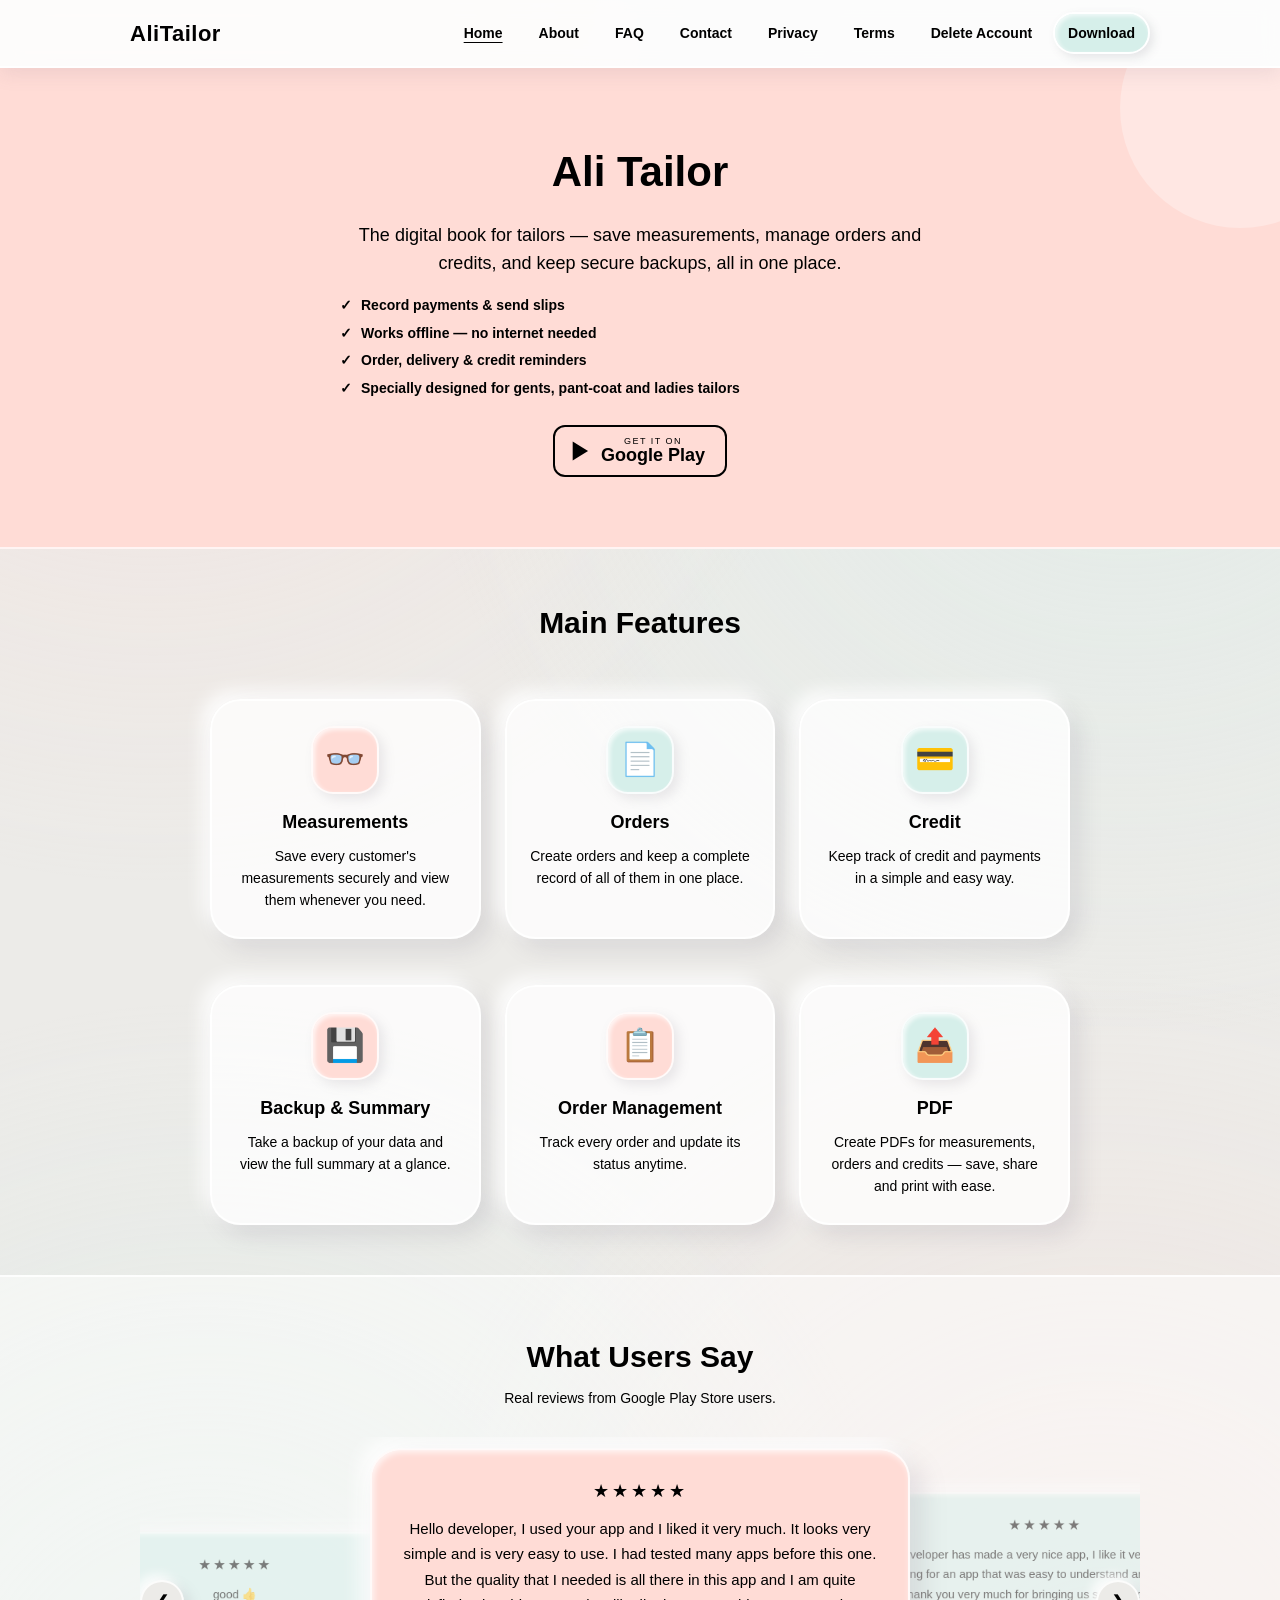
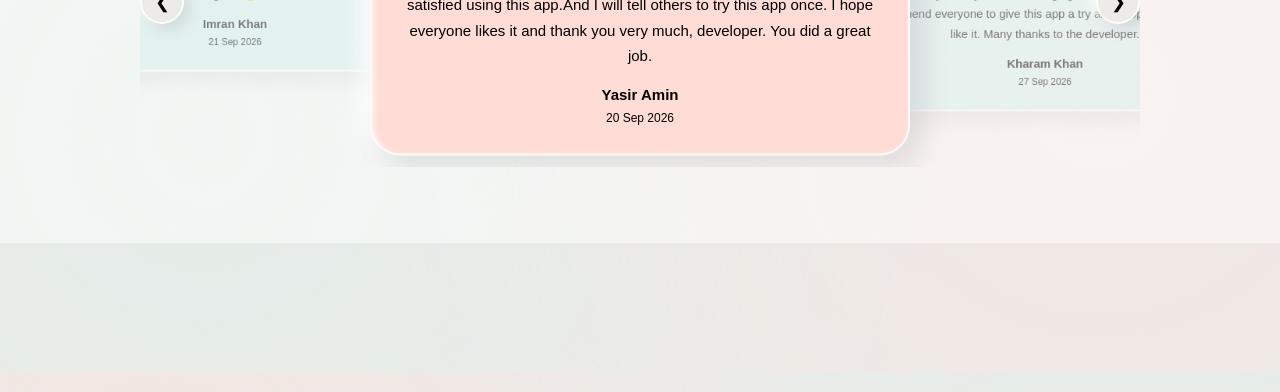
==== commit b9869eda: "Smooth review slider, smaller mobile arrows and hero audience line" ====
--- a/index.html
+++ b/index.html
@@ -48,6 +48,7 @@
             <span class="hero-point">Record payments &amp; send slips</span>
             <span class="hero-point">Works offline — no internet needed</span>
             <span class="hero-point">Order, delivery &amp; credit reminders</span>
+            <span class="hero-point">Specially designed for gents, pant-coat and ladies tailors</span>
         </div>
 
         <a class="play-badge" href="https://play.google.com/store/apps/details?id=com.ali.tailor" target="_blank" rel="noopener">
--- a/styles.css
+++ b/styles.css
@@ -434,31 +434,32 @@
         12px 12px 26px rgba(120,110,130,.18),
         -9px -9px 20px rgba(255,255,255,.95),
         inset 2px 2px 6px rgba(255,255,255,.75);
-    transition: transform .45s cubic-bezier(.22,.61,.36,1), opacity .45s ease, filter .45s ease;
+    transition: transform .35s ease-out, opacity .35s ease-out;
+    will-change: transform, opacity;
 }
 .review-card.is-center {
-    transform: translate(-50%, -50%) scale(1);
-    opacity: 1; filter: none; z-index: 30;
+    transform: translate3d(-50%, -50%, 0) scale(1);
+    opacity: 1; z-index: 30;
 }
 .review-card.is-left {
-    transform: translate(-125%, -50%) scale(.78);
-    opacity: .5; filter: blur(1px); z-index: 20;
+    transform: translate3d(-125%, -50%, 0) scale(.78);
+    opacity: .5; z-index: 20;
 }
 .review-card.is-right {
-    transform: translate(25%, -50%) scale(.78);
-    opacity: .5; filter: blur(1px); z-index: 20;
+    transform: translate3d(25%, -50%, 0) scale(.78);
+    opacity: .5; z-index: 20;
 }
 .review-card.is-far-left {
-    transform: translate(-175%, -50%) scale(.58);
-    opacity: .22; filter: blur(2px); z-index: 10;
+    transform: translate3d(-175%, -50%, 0) scale(.58);
+    opacity: .22; z-index: 10;
 }
 .review-card.is-far-right {
-    transform: translate(75%, -50%) scale(.58);
-    opacity: .22; filter: blur(2px); z-index: 10;
+    transform: translate3d(75%, -50%, 0) scale(.58);
+    opacity: .22; z-index: 10;
 }
 .review-card.is-bg {
-    transform: translate(-50%, -47%) scale(.9);
-    opacity: .12; filter: blur(3px); z-index: 1;
+    transform: translate3d(-50%, -47%, 0) scale(.9);
+    opacity: .12; z-index: 1;
 }
 
 .review-stars {
@@ -510,12 +511,12 @@
 .review-dot.is-active { width: 28px; background: var(--orange); }
 
 @media (max-width: 600px) {
-    .review-stage { height: 370px; }
-    .review-card { padding: 22px 18px; }
+    .review-stage { height: 380px; }
+    .review-card { padding: 16px 14px; width: min(540px, 70vw); }
     .review-text { font-size: 14px; }
-    .review-arrow { width: 38px; height: 38px; }
-    .review-prev { left: -4px; }
-    .review-next { right: -4px; }
+    .review-arrow { width: 26px; height: 26px; font-size: 12px; border-width: 1px; }
+    .review-prev { left: 0; }
+    .review-next { right: 0; }
 }
 
 @media (prefers-reduced-motion: reduce) {
@@ -688,3 +689,17 @@
 .play-badge span { display: flex; flex-direction: column; line-height: 1.05; }
 .play-badge small { font-size: 9px; letter-spacing: 1.5px; text-transform: uppercase; }
 .play-badge b { font-size: 18px; font-weight: 700; }
+
+/* ============================================================
+   Scroll Reveal — repeat on scroll, subtle and quick (0.3s)
+   ============================================================ */
+.has-reveal .reveal {
+    opacity: 0;
+    transform: translateY(20px);
+    transition: opacity .3s ease, transform .3s cubic-bezier(.22,.61,.36,1);
+}
+.has-reveal .reveal:nth-child(even) { transform: translateX(26px); }
+.has-reveal .reveal.is-visible { opacity: 1; transform: none; }
+@media (prefers-reduced-motion: reduce) {
+    .has-reveal .reveal { opacity: 1 !important; transform: none !important; transition: none !important; }
+}
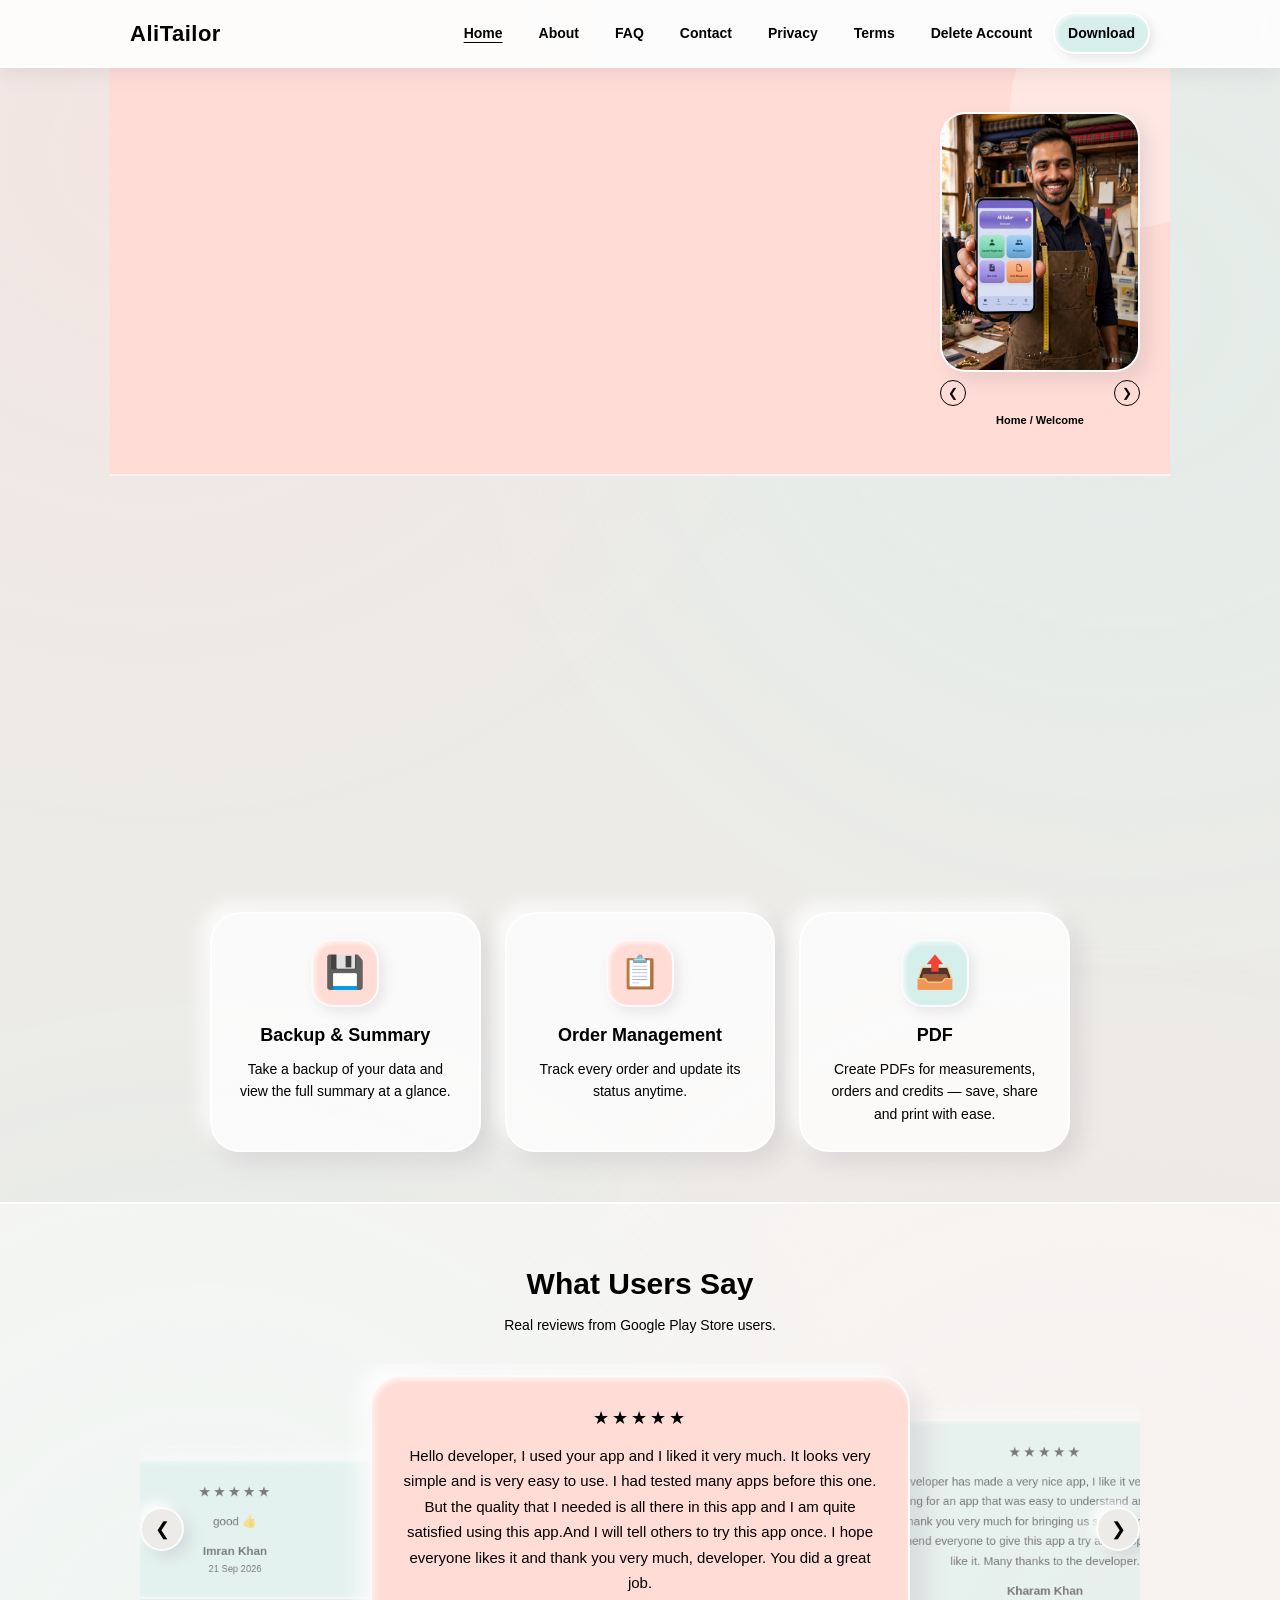
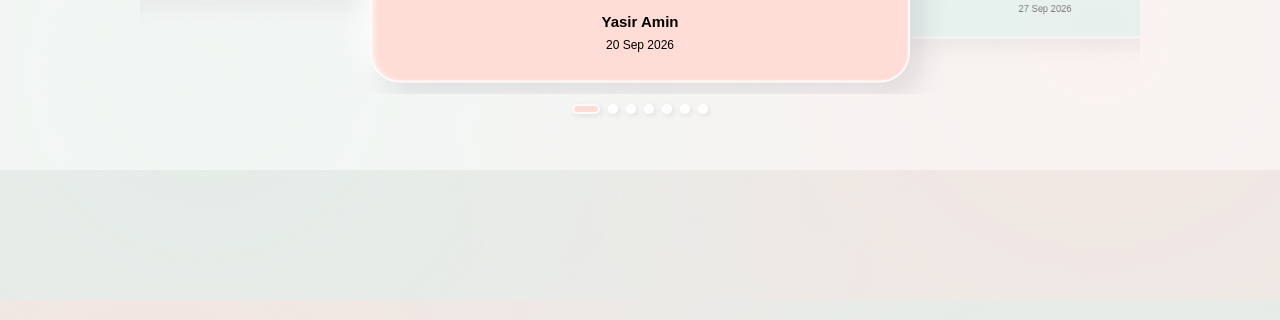
==== commit 32926b6c: "Add two-column hero with auto screenshot carousel" ====
--- a/index.html
+++ b/index.html
@@ -41,20 +41,39 @@
 
 
     <section class="hero">
-        <h1>Ali Tailor</h1>
-        <p>The digital book for tailors — save measurements, manage orders and credits, and keep secure backups, all in one place.</p>
+        <div class="hero-copy">
+            <h1>Ali Tailor</h1>
+            <p>The digital book for tailors — save measurements, manage orders and credits, and keep secure backups, all in one place.</p>
 
-        <div class="hero-points">
-            <span class="hero-point">Record payments &amp; send slips</span>
-            <span class="hero-point">Works offline — no internet needed</span>
-            <span class="hero-point">Order, delivery &amp; credit reminders</span>
-            <span class="hero-point">Specially designed for gents, pant-coat and ladies tailors</span>
+            <div class="hero-points">
+                <span class="hero-point">Record payments &amp; send slips</span>
+                <span class="hero-point">Works offline — no internet needed</span>
+                <span class="hero-point">Order, delivery &amp; credit reminders</span>
+                <span class="hero-point">Specially designed for gents, pant-coat and ladies tailors</span>
+            </div>
+
+            <a class="play-badge" href="https://play.google.com/store/apps/details?id=com.ali.tailor" target="_blank" rel="noopener">
+                <svg viewBox="0 0 120 128" aria-hidden="true"><path d="M20 12 L20 116 L104 64 Z" fill="#000000"/></svg>
+                <span><small>GET IT ON</small><b>Google Play</b></span>
+            </a>
         </div>
 
-        <a class="play-badge" href="https://play.google.com/store/apps/details?id=com.ali.tailor" target="_blank" rel="noopener">
-            <svg viewBox="0 0 120 128" aria-hidden="true"><path d="M20 12 L20 116 L104 64 Z" fill="#000000"/></svg>
-            <span><small>GET IT ON</small><b>Google Play</b></span>
-        </a>
+        <div class="hero-carousel" id="heroCarousel">
+            <div class="hero-carousel-stage">
+                <img class="hero-shot is-on" src="screenshots/s01-home.jpg" alt="Ali Tailor home screen">
+                <img class="hero-shot" src="screenshots/s02-orders.jpg" alt="Order management screen">
+                <img class="hero-shot" src="screenshots/s03-measurements.jpg" alt="Measurement registration screen">
+                <img class="hero-shot" src="screenshots/s04-customer.jpg" alt="Customer details screen">
+                <img class="hero-shot" src="screenshots/s05-credit.jpg" alt="Credit screen">
+                <img class="hero-shot" src="screenshots/s06-dashboard.jpg" alt="Dashboard screen">
+                <img class="hero-shot" src="screenshots/s07-settings.jpg" alt="Settings screen">
+            </div>
+            <div class="hero-carousel-nav">
+                <button id="heroShotPrev" type="button" aria-label="Previous screenshot">&#10094;</button>
+                <button id="heroShotNext" type="button" aria-label="Next screenshot">&#10095;</button>
+            </div>
+            <div class="hero-carousel-caption" id="heroShotCaption">Home / Welcome</div>
+        </div>
     </section>
 
     <section class="features">
--- a/styles.css
+++ b/styles.css
@@ -290,7 +290,9 @@
 
 .page-home .hero {
     position: relative; overflow: hidden;
-    text-align: center; padding: 70px 20px;
+    display: flex; align-items: center; gap: 40px;
+    max-width: 1060px; margin: 0 auto; text-align: left;
+    padding: 44px 30px;
     border-bottom: 2px solid rgba(255,255,255,.7);
     background: linear-gradient(135deg, var(--orange), var(--pink) 55%, var(--purple));
 }
@@ -299,8 +301,8 @@
     top: -80px; right: -80px; width: 240px; height: 240px;
     border-radius: 50%; background: rgba(255,255,255,.3);
 }
-.page-home .hero h1 { font-size: 42px; margin-bottom: 15px; }
-.page-home .hero p { font-size: 18px; max-width: 600px; margin: 0 auto 35px; color: #000000; }
+.page-home .hero h1 { font-size: 38px; margin-bottom: 12px; }
+.page-home .hero p { font-size: 16px; max-width: 480px; margin: 0 0 16px; color: #000000; }
 .download-btn {
     display: inline-block;
     padding: 15px 35px;
@@ -668,10 +670,10 @@
 /* ============================================================
    Hero detail — plain feature lines + official-style Play badge
    ============================================================ */
-.page-home .hero p { margin: 0 auto 18px; }
+.page-home .hero p { margin: 0 0 16px; }
 .hero-points {
     display: flex; flex-direction: column; gap: 8px;
-    max-width: 600px; margin: 0 auto 26px; text-align: left;
+    max-width: 520px; margin: 0 0 22px; text-align: left;
 }
 .hero-point { font-size: 14px; font-weight: 700; color: #000000; line-height: 1.4; }
 .hero-point::before { content: "✓"; margin-right: 9px; font-weight: 800; }
@@ -703,3 +705,37 @@
 @media (prefers-reduced-motion: reduce) {
     .has-reveal .reveal { opacity: 1 !important; transform: none !important; transition: none !important; }
 }
+
+/* ============================================================
+   Hero — two-column layout with auto screenshot carousel
+   ============================================================ */
+.hero-copy { flex: 1; min-width: 0; }
+.hero-carousel { width: 200px; flex-shrink: 0; }
+.hero-carousel-stage {
+    position: relative; height: 260px; overflow: hidden;
+    border: 2px solid rgba(255,255,255,.85); border-radius: 26px;
+    background: var(--green);
+    box-shadow: 8px 8px 18px rgba(120,110,130,.16), inset 2px 2px 5px rgba(255,255,255,.7);
+}
+.hero-shot {
+    position: absolute; inset: 0;
+    width: 100%; height: 100%; object-fit: cover;
+    opacity: 0; transition: opacity .5s ease;
+}
+.hero-shot.is-on { opacity: 1; }
+.hero-carousel-nav { display: flex; justify-content: space-between; margin-top: 8px; }
+.hero-carousel-nav button {
+    width: 26px; height: 26px; border-radius: 999px;
+    border: 1.5px solid var(--ink); background: transparent; color: var(--ink);
+    font-size: 12px; cursor: pointer; outline: none; -webkit-tap-highlight-color: transparent;
+}
+.hero-carousel-nav button:active { transform: translateY(2px) scale(.96); }
+.hero-carousel-caption { text-align: center; font-size: 11px; font-weight: 700; margin-top: 6px; }
+
+@media (max-width: 600px) {
+    .page-home .hero { flex-direction: column; text-align: center; gap: 24px; padding: 32px 18px; }
+    .hero-copy { width: 100%; }
+    .hero-points { max-width: 420px; margin: 0 auto 20px; text-align: left; }
+    .hero-carousel { width: 200px; }
+    .hero-carousel-stage { height: 270px; }
+}
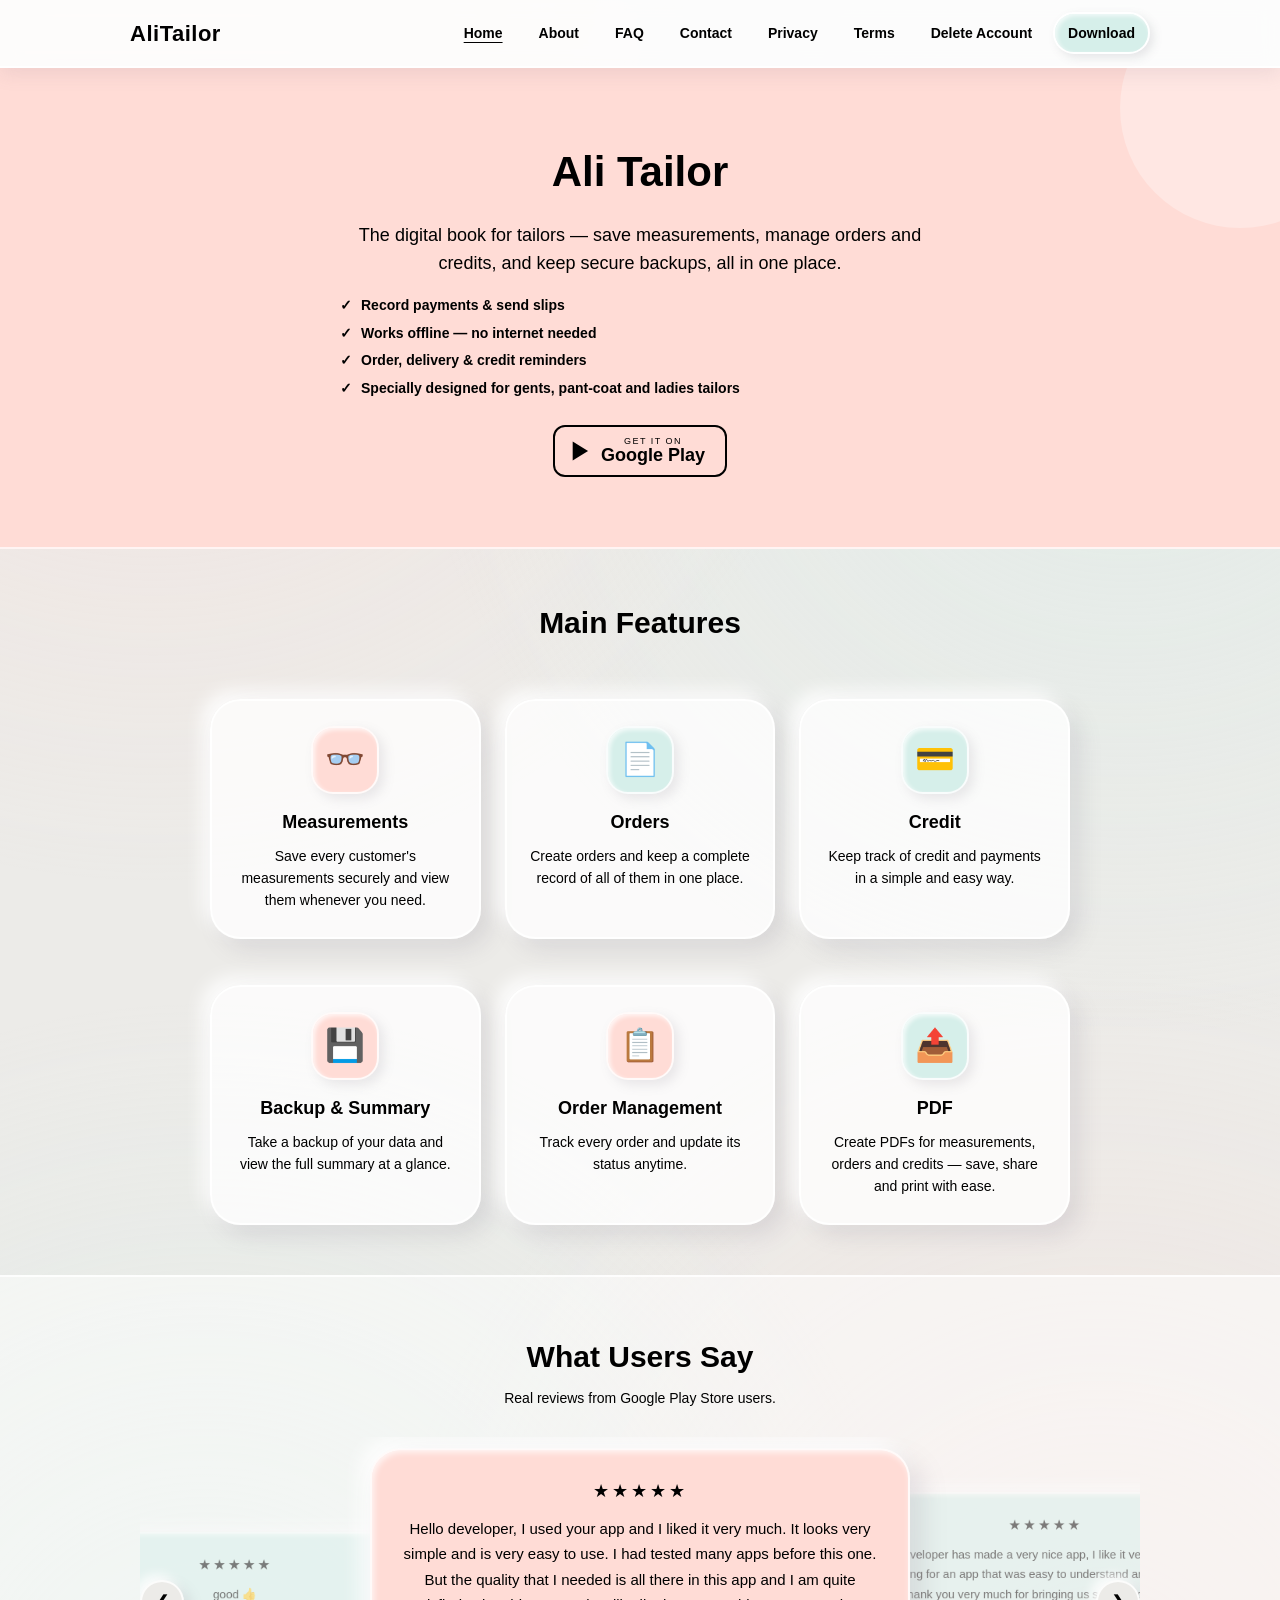
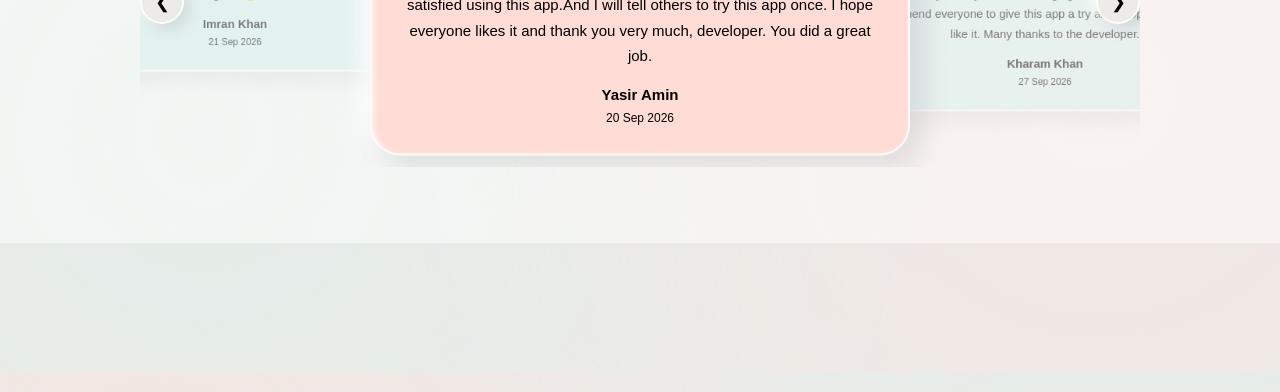
==== commit 6b94dd4e: "Revert "Add two-column hero with auto screenshot carousel" This reverts commit 32926b6c1ad83258ddf27" ====
--- a/index.html
+++ b/index.html
@@ -41,39 +41,20 @@
 
 
     <section class="hero">
-        <div class="hero-copy">
-            <h1>Ali Tailor</h1>
-            <p>The digital book for tailors — save measurements, manage orders and credits, and keep secure backups, all in one place.</p>
+        <h1>Ali Tailor</h1>
+        <p>The digital book for tailors — save measurements, manage orders and credits, and keep secure backups, all in one place.</p>
 
-            <div class="hero-points">
-                <span class="hero-point">Record payments &amp; send slips</span>
-                <span class="hero-point">Works offline — no internet needed</span>
-                <span class="hero-point">Order, delivery &amp; credit reminders</span>
-                <span class="hero-point">Specially designed for gents, pant-coat and ladies tailors</span>
-            </div>
-
-            <a class="play-badge" href="https://play.google.com/store/apps/details?id=com.ali.tailor" target="_blank" rel="noopener">
-                <svg viewBox="0 0 120 128" aria-hidden="true"><path d="M20 12 L20 116 L104 64 Z" fill="#000000"/></svg>
-                <span><small>GET IT ON</small><b>Google Play</b></span>
-            </a>
+        <div class="hero-points">
+            <span class="hero-point">Record payments &amp; send slips</span>
+            <span class="hero-point">Works offline — no internet needed</span>
+            <span class="hero-point">Order, delivery &amp; credit reminders</span>
+            <span class="hero-point">Specially designed for gents, pant-coat and ladies tailors</span>
         </div>
 
-        <div class="hero-carousel" id="heroCarousel">
-            <div class="hero-carousel-stage">
-                <img class="hero-shot is-on" src="screenshots/s01-home.jpg" alt="Ali Tailor home screen">
-                <img class="hero-shot" src="screenshots/s02-orders.jpg" alt="Order management screen">
-                <img class="hero-shot" src="screenshots/s03-measurements.jpg" alt="Measurement registration screen">
-                <img class="hero-shot" src="screenshots/s04-customer.jpg" alt="Customer details screen">
-                <img class="hero-shot" src="screenshots/s05-credit.jpg" alt="Credit screen">
-                <img class="hero-shot" src="screenshots/s06-dashboard.jpg" alt="Dashboard screen">
-                <img class="hero-shot" src="screenshots/s07-settings.jpg" alt="Settings screen">
-            </div>
-            <div class="hero-carousel-nav">
-                <button id="heroShotPrev" type="button" aria-label="Previous screenshot">&#10094;</button>
-                <button id="heroShotNext" type="button" aria-label="Next screenshot">&#10095;</button>
-            </div>
-            <div class="hero-carousel-caption" id="heroShotCaption">Home / Welcome</div>
-        </div>
+        <a class="play-badge" href="https://play.google.com/store/apps/details?id=com.ali.tailor" target="_blank" rel="noopener">
+            <svg viewBox="0 0 120 128" aria-hidden="true"><path d="M20 12 L20 116 L104 64 Z" fill="#000000"/></svg>
+            <span><small>GET IT ON</small><b>Google Play</b></span>
+        </a>
     </section>
 
     <section class="features">
--- a/styles.css
+++ b/styles.css
@@ -290,9 +290,7 @@
 
 .page-home .hero {
     position: relative; overflow: hidden;
-    display: flex; align-items: center; gap: 40px;
-    max-width: 1060px; margin: 0 auto; text-align: left;
-    padding: 44px 30px;
+    text-align: center; padding: 70px 20px;
     border-bottom: 2px solid rgba(255,255,255,.7);
     background: linear-gradient(135deg, var(--orange), var(--pink) 55%, var(--purple));
 }
@@ -301,8 +299,8 @@
     top: -80px; right: -80px; width: 240px; height: 240px;
     border-radius: 50%; background: rgba(255,255,255,.3);
 }
-.page-home .hero h1 { font-size: 38px; margin-bottom: 12px; }
-.page-home .hero p { font-size: 16px; max-width: 480px; margin: 0 0 16px; color: #000000; }
+.page-home .hero h1 { font-size: 42px; margin-bottom: 15px; }
+.page-home .hero p { font-size: 18px; max-width: 600px; margin: 0 auto 35px; color: #000000; }
 .download-btn {
     display: inline-block;
     padding: 15px 35px;
@@ -670,10 +668,10 @@
 /* ============================================================
    Hero detail — plain feature lines + official-style Play badge
    ============================================================ */
-.page-home .hero p { margin: 0 0 16px; }
+.page-home .hero p { margin: 0 auto 18px; }
 .hero-points {
     display: flex; flex-direction: column; gap: 8px;
-    max-width: 520px; margin: 0 0 22px; text-align: left;
+    max-width: 600px; margin: 0 auto 26px; text-align: left;
 }
 .hero-point { font-size: 14px; font-weight: 700; color: #000000; line-height: 1.4; }
 .hero-point::before { content: "✓"; margin-right: 9px; font-weight: 800; }
@@ -705,37 +703,3 @@
 @media (prefers-reduced-motion: reduce) {
     .has-reveal .reveal { opacity: 1 !important; transform: none !important; transition: none !important; }
 }
-
-/* ============================================================
-   Hero — two-column layout with auto screenshot carousel
-   ============================================================ */
-.hero-copy { flex: 1; min-width: 0; }
-.hero-carousel { width: 200px; flex-shrink: 0; }
-.hero-carousel-stage {
-    position: relative; height: 260px; overflow: hidden;
-    border: 2px solid rgba(255,255,255,.85); border-radius: 26px;
-    background: var(--green);
-    box-shadow: 8px 8px 18px rgba(120,110,130,.16), inset 2px 2px 5px rgba(255,255,255,.7);
-}
-.hero-shot {
-    position: absolute; inset: 0;
-    width: 100%; height: 100%; object-fit: cover;
-    opacity: 0; transition: opacity .5s ease;
-}
-.hero-shot.is-on { opacity: 1; }
-.hero-carousel-nav { display: flex; justify-content: space-between; margin-top: 8px; }
-.hero-carousel-nav button {
-    width: 26px; height: 26px; border-radius: 999px;
-    border: 1.5px solid var(--ink); background: transparent; color: var(--ink);
-    font-size: 12px; cursor: pointer; outline: none; -webkit-tap-highlight-color: transparent;
-}
-.hero-carousel-nav button:active { transform: translateY(2px) scale(.96); }
-.hero-carousel-caption { text-align: center; font-size: 11px; font-weight: 700; margin-top: 6px; }
-
-@media (max-width: 600px) {
-    .page-home .hero { flex-direction: column; text-align: center; gap: 24px; padding: 32px 18px; }
-    .hero-copy { width: 100%; }
-    .hero-points { max-width: 420px; margin: 0 auto 20px; text-align: left; }
-    .hero-carousel { width: 200px; }
-    .hero-carousel-stage { height: 270px; }
-}
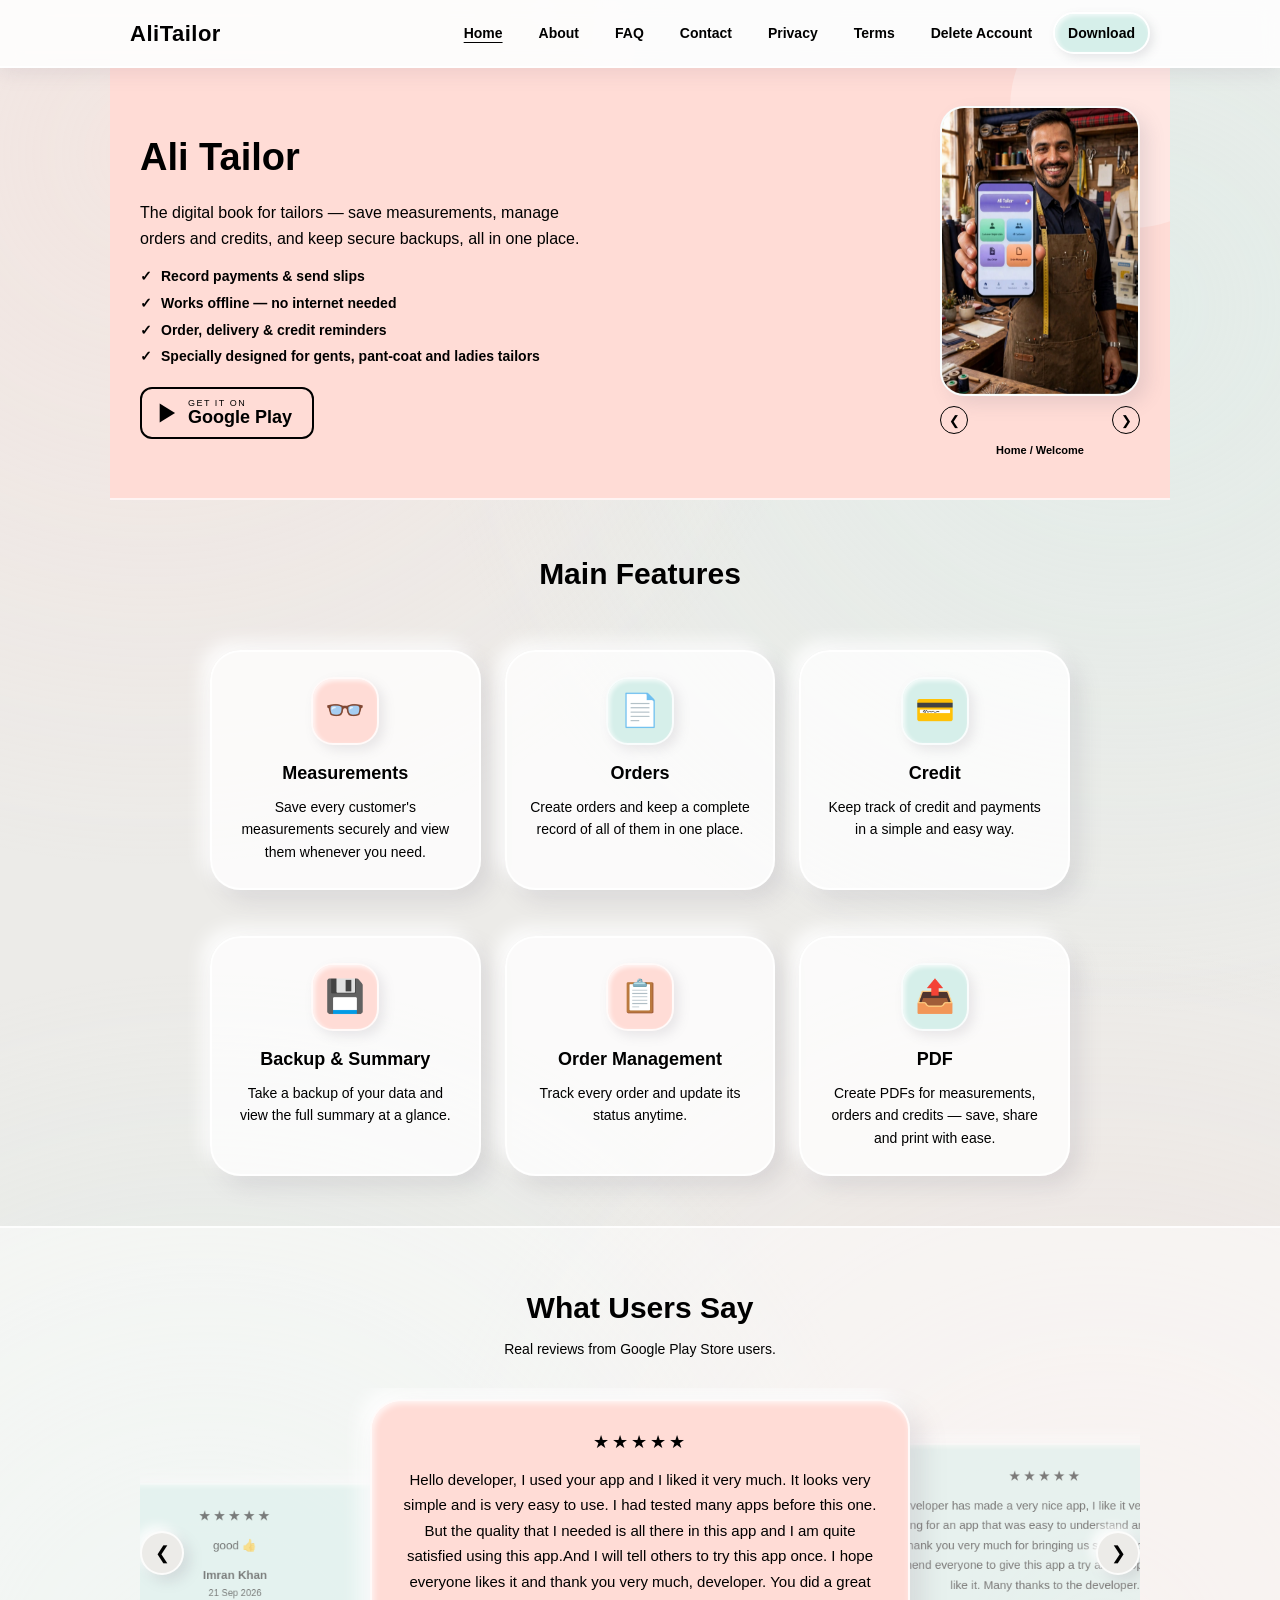
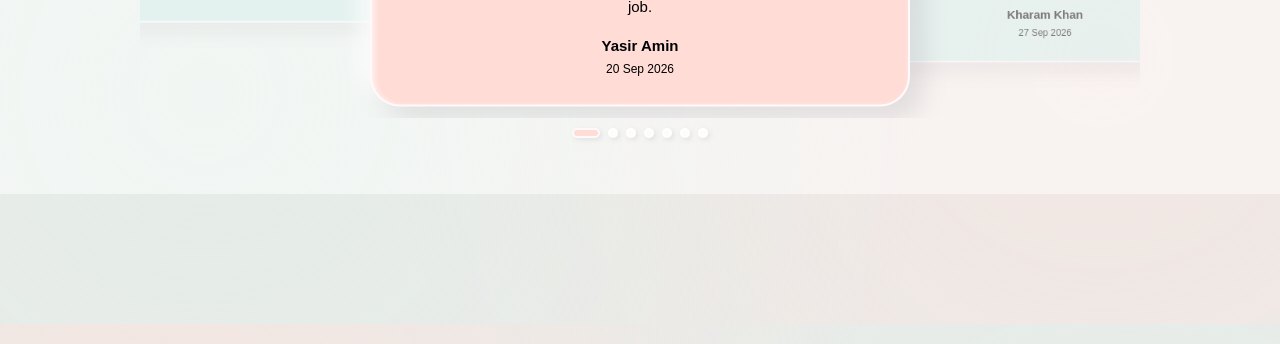
==== commit 335d1689: "Add two-column hero with single-image screenshot slider" ====
--- a/index.html
+++ b/index.html
@@ -41,20 +41,39 @@
 
 
     <section class="hero">
-        <h1>Ali Tailor</h1>
-        <p>The digital book for tailors — save measurements, manage orders and credits, and keep secure backups, all in one place.</p>
+        <div class="hero-copy">
+            <h1>Ali Tailor</h1>
+            <p>The digital book for tailors — save measurements, manage orders and credits, and keep secure backups, all in one place.</p>
 
-        <div class="hero-points">
-            <span class="hero-point">Record payments &amp; send slips</span>
-            <span class="hero-point">Works offline — no internet needed</span>
-            <span class="hero-point">Order, delivery &amp; credit reminders</span>
-            <span class="hero-point">Specially designed for gents, pant-coat and ladies tailors</span>
+            <div class="hero-points">
+                <span class="hero-point">Record payments &amp; send slips</span>
+                <span class="hero-point">Works offline — no internet needed</span>
+                <span class="hero-point">Order, delivery &amp; credit reminders</span>
+                <span class="hero-point">Specially designed for gents, pant-coat and ladies tailors</span>
+            </div>
+
+            <a class="play-badge" href="https://play.google.com/store/apps/details?id=com.ali.tailor" target="_blank" rel="noopener">
+                <svg viewBox="0 0 120 128" aria-hidden="true"><path d="M20 12 L20 116 L104 64 Z" fill="#000000"/></svg>
+                <span><small>GET IT ON</small><b>Google Play</b></span>
+            </a>
         </div>
 
-        <a class="play-badge" href="https://play.google.com/store/apps/details?id=com.ali.tailor" target="_blank" rel="noopener">
-            <svg viewBox="0 0 120 128" aria-hidden="true"><path d="M20 12 L20 116 L104 64 Z" fill="#000000"/></svg>
-            <span><small>GET IT ON</small><b>Google Play</b></span>
-        </a>
+        <div class="hero-carousel" id="heroCarousel">
+            <div class="hero-carousel-stage">
+                <img class="hero-shot is-on" src="screenshots/IMG_1795848184913.jpg" alt="Ali Tailor home screen">
+                <img class="hero-shot" src="screenshots/IMG_1795848184801.jpg" alt="Order management screen">
+                <img class="hero-shot" src="screenshots/IMG_1795848184388.jpg" alt="Measurement registration screen">
+                <img class="hero-shot" src="screenshots/IMG_1795848185020.jpg" alt="Customer details screen">
+                <img class="hero-shot" src="screenshots/IMG_1795848184603.jpg" alt="Credit screen">
+                <img class="hero-shot" src="screenshots/IMG_1795848184498.jpg" alt="Dashboard screen">
+                <img class="hero-shot" src="screenshots/IMG_1795848184701.jpg" alt="Settings screen">
+            </div>
+            <div class="hero-carousel-nav">
+                <button id="heroShotPrev" type="button" aria-label="Previous screenshot">&#10094;</button>
+                <button id="heroShotNext" type="button" aria-label="Next screenshot">&#10095;</button>
+            </div>
+            <div class="hero-carousel-caption" id="heroShotCaption">Home / Welcome</div>
+        </div>
     </section>
 
     <section class="features">
--- a/styles.css
+++ b/styles.css
@@ -290,7 +290,9 @@
 
 .page-home .hero {
     position: relative; overflow: hidden;
-    text-align: center; padding: 70px 20px;
+    display: flex; align-items: center; gap: 36px;
+    max-width: 1060px; margin: 0 auto; text-align: left;
+    padding: 38px 30px;
     border-bottom: 2px solid rgba(255,255,255,.7);
     background: linear-gradient(135deg, var(--orange), var(--pink) 55%, var(--purple));
 }
@@ -299,8 +301,8 @@
     top: -80px; right: -80px; width: 240px; height: 240px;
     border-radius: 50%; background: rgba(255,255,255,.3);
 }
-.page-home .hero h1 { font-size: 42px; margin-bottom: 15px; }
-.page-home .hero p { font-size: 18px; max-width: 600px; margin: 0 auto 35px; color: #000000; }
+.page-home .hero h1 { font-size: 38px; margin-bottom: 12px; }
+.page-home .hero p { font-size: 16px; max-width: 460px; margin: 0 0 16px; color: #000000; }
 .download-btn {
     display: inline-block;
     padding: 15px 35px;
@@ -668,10 +670,10 @@
 /* ============================================================
    Hero detail — plain feature lines + official-style Play badge
    ============================================================ */
-.page-home .hero p { margin: 0 auto 18px; }
+.page-home .hero p { margin: 0 0 16px; }
 .hero-points {
-    display: flex; flex-direction: column; gap: 8px;
-    max-width: 600px; margin: 0 auto 26px; text-align: left;
+    display: flex; flex-direction: column; gap: 7px;
+    max-width: 520px; margin: 0 0 20px; text-align: left;
 }
 .hero-point { font-size: 14px; font-weight: 700; color: #000000; line-height: 1.4; }
 .hero-point::before { content: "✓"; margin-right: 9px; font-weight: 800; }
@@ -703,3 +705,39 @@
 @media (prefers-reduced-motion: reduce) {
     .has-reveal .reveal { opacity: 1 !important; transform: none !important; transition: none !important; }
 }
+
+/* ============================================================
+   Hero — two columns with a simple one-at-a-time screenshot slider
+   ============================================================ */
+.hero-copy { flex: 1; min-width: 0; }
+.hero-carousel { width: 200px; flex-shrink: 0; }
+.hero-carousel-stage {
+    position: relative; height: 290px; overflow: hidden;
+    border: 2px solid rgba(255,255,255,.85); border-radius: 24px;
+    background: var(--green);
+    box-shadow: 8px 8px 18px rgba(120,110,130,.16), inset 2px 2px 5px rgba(255,255,255,.7);
+}
+.hero-shot {
+    position: absolute; left: 50%; top: 50%;
+    width: 100%; height: 100%; object-fit: cover;
+    opacity: 0;
+    transition: opacity .4s ease, transform .4s ease-out;
+    will-change: opacity, transform;
+}
+.hero-shot.is-on { opacity: 1; transform: translate3d(-50%, -50%, 0) scale(1); z-index: 10; }
+.hero-carousel-nav { display: flex; justify-content: space-between; margin-top: 10px; }
+.hero-carousel-nav button {
+    width: 28px; height: 28px; border-radius: 999px;
+    border: 1.5px solid var(--ink); background: transparent; color: var(--ink);
+    font-size: 13px; cursor: pointer; outline: none; -webkit-tap-highlight-color: transparent;
+}
+.hero-carousel-nav button:active { transform: translateY(2px) scale(.96); }
+.hero-carousel-caption { text-align: center; font-size: 11px; font-weight: 700; margin-top: 8px; }
+
+@media (max-width: 600px) {
+    .page-home .hero { flex-direction: column; text-align: center; gap: 22px; padding: 30px 18px; }
+    .hero-copy { width: 100%; }
+    .hero-points { max-width: 420px; margin: 0 auto 20px; text-align: left; }
+    .hero-carousel { width: 190px; }
+    .hero-carousel-stage { height: 270px; }
+}
